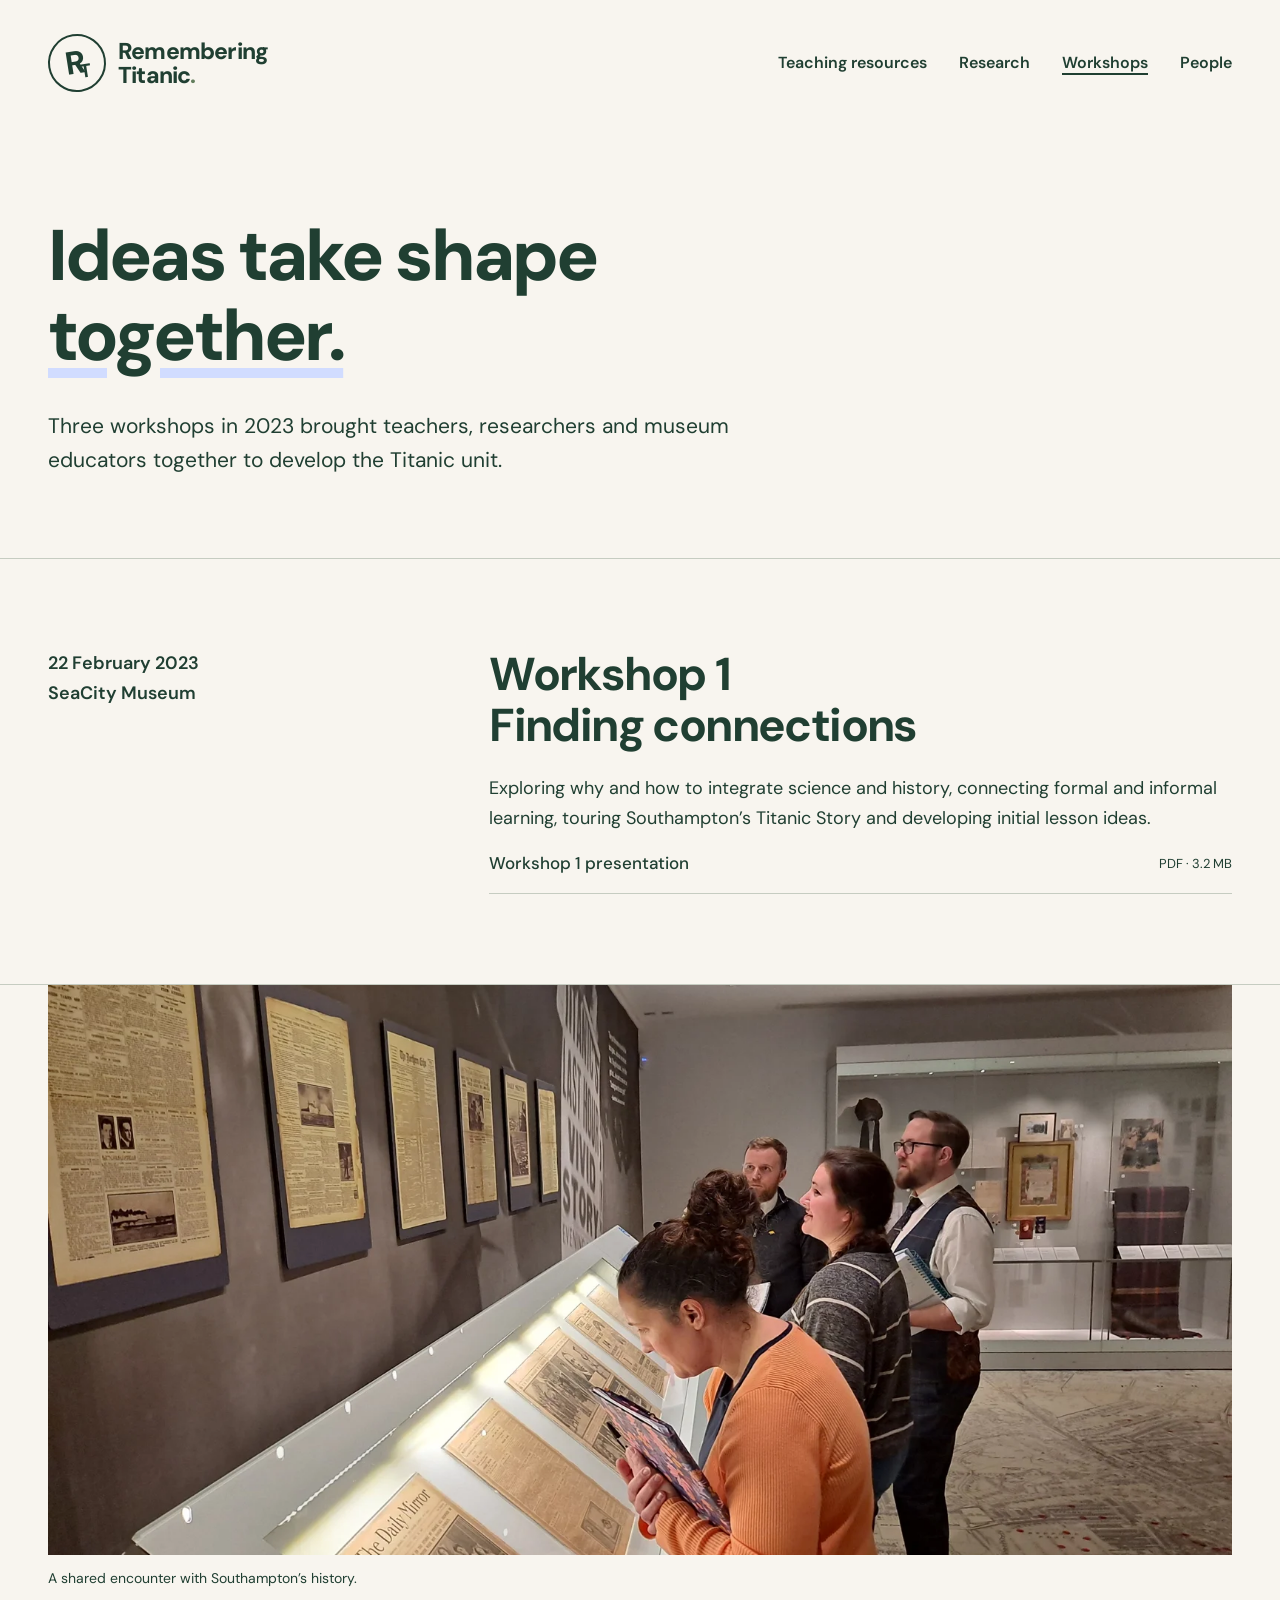
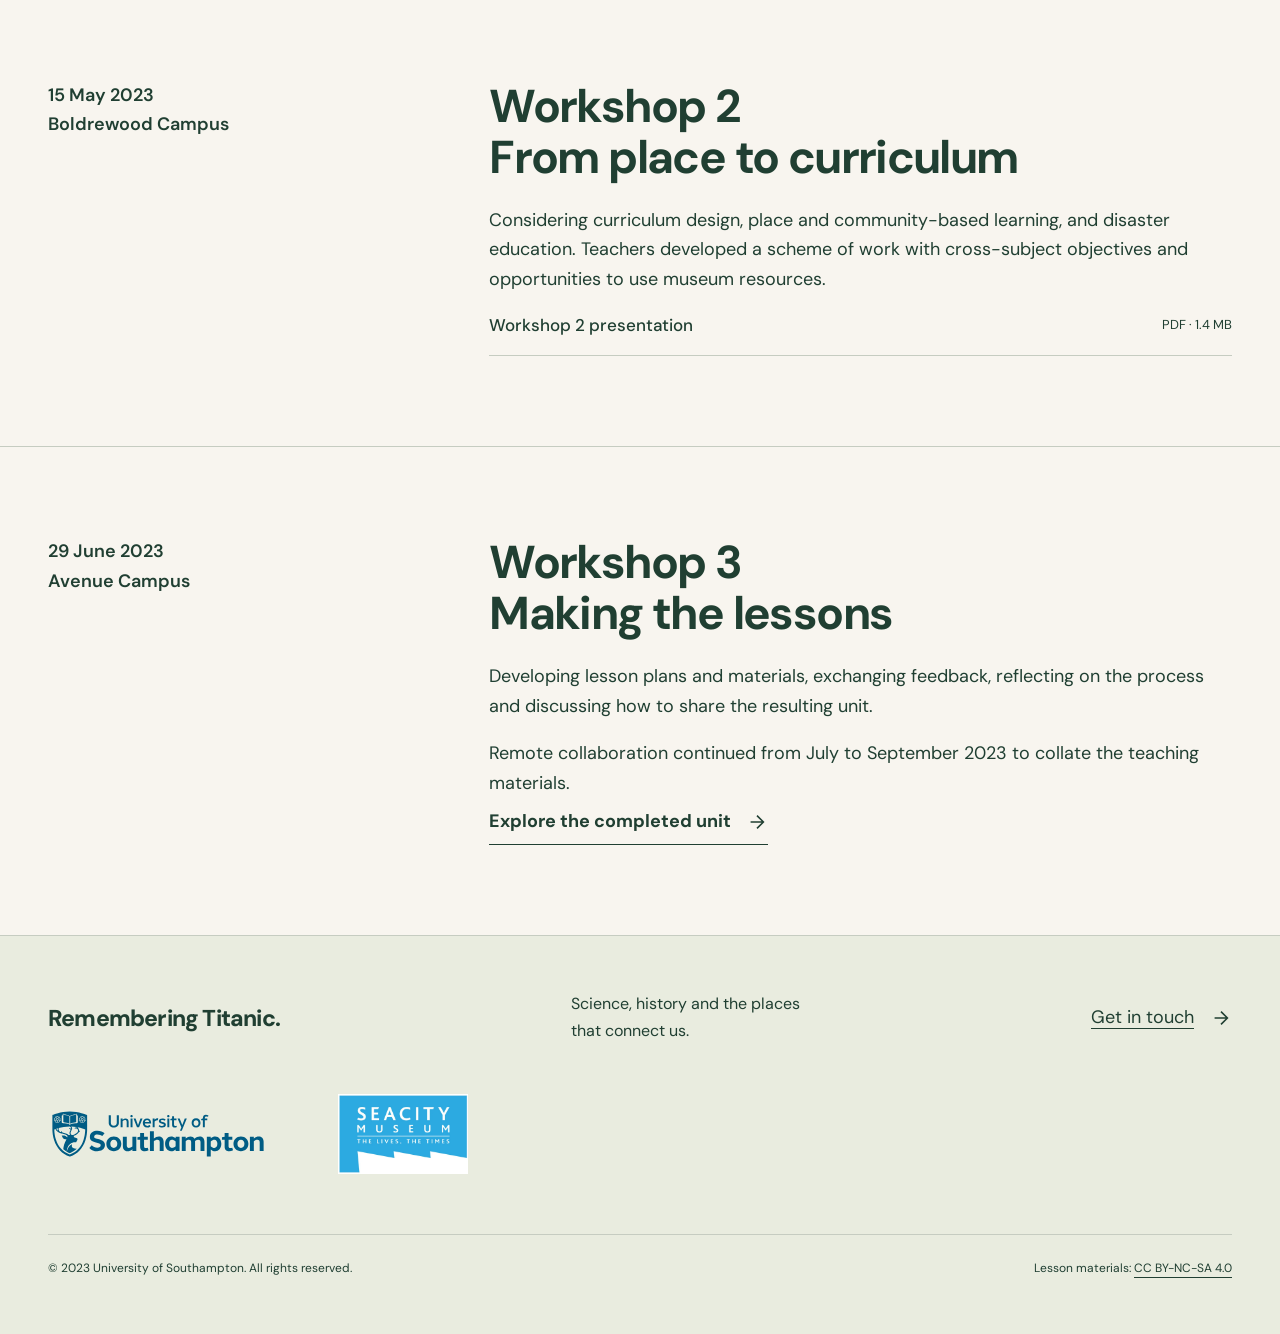
==== docs/cpd/index.html @ 73ef5147 "Migrate Remembering Titanic with redesigned teaching and research pages" ====
<!doctype html><html lang="en-GB"><head><meta charset="utf-8"><meta name="viewport" content="width=device-width,initial-scale=1"><title>Professional development workshops | Remembering Titanic</title><meta name="description" content="Three collaborative workshops connecting science and history teachers, university researchers and SeaCity Museum."><meta name="theme-color" content="#203f32"><link rel="stylesheet" href="../assets/fonts.css"><link rel="stylesheet" href="../assets/style.css"><link rel="icon" href="../assets/favicon.svg" type="image/svg+xml"><script src="../assets/site.js" defer></script></head><body><a class="skip" href="#main">Skip to content</a><header class="header"><a class="brand" href="../"><span class="brand-mark" aria-hidden="true">R<span>T</span></span><span>Remembering<br>Titanic<span class="brand-dot">.</span></span></a><nav aria-label="Main navigation"><a href="../resources/">Teaching resources</a><a href="../research/">Research</a><a href="../cpd/" aria-current="page">Workshops</a><a href="../team/">People</a></nav></header><main id="main"><section class="page-heading"><h1>Ideas take shape<br><span class="underline">together.</span></h1><p>Three workshops in 2023 brought teachers, researchers and museum educators together to develop the Titanic unit.</p></section><section class="section workshop"><div class="date">22 February 2023<br>SeaCity Museum</div><div><h2>Workshop 1<br>Finding connections</h2><p>Exploring why and how to integrate science and history, connecting formal and informal learning, touring Southampton’s Titanic Story and developing initial lesson ideas.</p><a class="download" href="../downloads/workshop-1-slides.pdf">Workshop 1 presentation <span>PDF · 3.2 MB</span></a></div></section><figure class="wide-photo"><img src="../assets/museum.webp" alt="Participants exploring historical exhibits at SeaCity Museum" loading="lazy" width="1600" height="900"><figcaption>A shared encounter with Southampton’s history.</figcaption></figure><section class="section workshop"><div class="date">15 May 2023<br>Boldrewood Campus</div><div><h2>Workshop 2<br>From place to curriculum</h2><p>Considering curriculum design, place and community-based learning, and disaster education. Teachers developed a scheme of work with cross-subject objectives and opportunities to use museum resources.</p><a class="download" href="../downloads/workshop-2-slides-copy.pdf">Workshop 2 presentation <span>PDF · 1.4 MB</span></a></div></section><section class="section workshop"><div class="date">29 June 2023<br>Avenue Campus</div><div><h2>Workshop 3<br>Making the lessons</h2><p>Developing lesson plans and materials, exchanging feedback, reflecting on the process and discussing how to share the resulting unit.</p><p>Remote collaboration continued from July to September 2023 to collate the teaching materials.</p><a class="text-link" href="../resources/">Explore the completed unit <svg aria-hidden="true" width="22" height="22" viewBox="0 0 24 24" fill="none" stroke="currentColor" stroke-width="1.7"><path d="M5 12h14M12 5l7 7-7 7"/></svg></a></div></section></main><footer><div class="footer-top"><a class="brand" href="../">Remembering Titanic.</a><p>Science, history and the places<br>that connect us.</p><a href="mailto:w.park@soton.ac.uk">Get in touch <svg aria-hidden="true" width="22" height="22" viewBox="0 0 24 24" fill="none" stroke="currentColor" stroke-width="1.7"><path d="M5 12h14M12 5l7 7-7 7"/></svg></a></div><div class="partners"><a href="https://www.southampton.ac.uk/"><img src="../assets/USH0149_LOGO-2021_RGB_Marine-Blue_Punched-AW.svg" alt="University of Southampton" width="220" height="65" loading="lazy"></a><a href="https://seacitymuseum.co.uk/"><img src="../assets/seacity-museum-vector-logo.webp" alt="SeaCity Museum" width="160" height="80" loading="lazy"></a></div><div class="fine"><span>© 2023 University of Southampton. All rights reserved.</span><span>Lesson materials: <a href="https://creativecommons.org/licenses/by-nc-sa/4.0/">CC BY-NC-SA 4.0</a></span></div></footer></body></html>
---- docs/assets/fonts.css ----
@font-face {
  font-family: 'DM Sans';
  font-style: normal;
  font-weight: 400;
  font-display: swap;
  src: url(dm-sans-0.ttf) format('truetype');
}
@font-face {
  font-family: 'DM Sans';
  font-style: normal;
  font-weight: 500;
  font-display: swap;
  src: url(dm-sans-1.ttf) format('truetype');
}
@font-face {
  font-family: 'DM Sans';
  font-style: normal;
  font-weight: 600;
  font-display: swap;
  src: url(dm-sans-2.ttf) format('truetype');
}
@font-face {
  font-family: 'DM Sans';
  font-style: normal;
  font-weight: 700;
  font-display: swap;
  src: url(dm-sans-3.ttf) format('truetype');
}
@font-face {
  font-family: 'DM Sans';
  font-style: normal;
  font-weight: 800;
  font-display: swap;
  src: url(dm-sans-4.ttf) format('truetype');
}
---- docs/assets/style.css ----
﻿:root{--paper:#f8f5ef;--ink:#203f32;--muted:#516457;--blue:#d1dcff;--lime:#ebf788;--line:#c6ccc1;--space:90px}*{box-sizing:border-box}html{scroll-behavior:smooth;scrollbar-color:var(--ink) var(--paper)}body{margin:0;background:var(--paper);color:var(--ink);font-family:'DM Sans',sans-serif;font-size:18px;line-height:1.65}::selection{background:var(--lime);color:var(--ink)}a{color:inherit;text-underline-offset:5px}a:hover{text-decoration-thickness:2px}button,a,summary{-webkit-tap-highlight-color:transparent}a:focus-visible,button:focus-visible,summary:focus-visible{outline:3px solid var(--ink);outline-offset:6px}img{max-width:100%;object-fit:cover}h1,h2,h3,p,figure{margin:0}p+p{margin-top:18px}p{max-width:70ch}h1,h2,h3{line-height:1.12;letter-spacing:-.035em;text-wrap:balance}h1{font-size:clamp(46px,6.6vw,92px);font-weight:800;letter-spacing:-.04em}h2{font-size:clamp(32px,3.6vw,48px);font-weight:700}h3{font-size:28px}h2+p,h3+p{margin-top:22px}svg{flex-shrink:0;vertical-align:middle}.header{max-width:1400px;margin:auto;padding:34px 48px;display:flex;align-items:center;justify-content:space-between;gap:30px}.brand{font-size:23px;font-weight:800;line-height:1.05;text-decoration:none;display:flex;align-items:center;gap:12px;letter-spacing:-.035em}.brand-dot{color:#637e5d}.brand-mark{display:flex;align-items:center;justify-content:center;font-size:32px;border:2px solid;border-radius:50%;width:58px;height:58px;transform:rotate(-9deg)}.brand-mark span{font-size:19px;align-self:flex-end;margin-bottom:8px;margin-left:-6px}.header nav{display:flex;gap:32px;font-weight:600;font-size:16px}.header nav a{text-decoration:none;padding:10px 0}.header nav a:hover,.header nav a[aria-current]{text-decoration:underline;text-decoration-color:var(--ink);text-decoration-thickness:2px}.hero{padding:90px 28px 50px;text-align:center;max-width:1250px;margin:auto}.hero h1{line-height:1.06}.hero p{margin:38px auto 0;max-width:660px;font-size:20px}.circled{position:relative;display:inline-block;z-index:0}.circled:before{content:'';position:absolute;inset:0 -20px -6px;border:7px solid var(--blue);border-radius:50%;transform:rotate(-3deg);z-index:-1}.hero-actions{display:flex;gap:16px;align-items:center;justify-content:center;flex-wrap:wrap;margin-top:32px}.button{display:inline-flex;align-items:center;justify-content:center;gap:20px;padding:17px 26px;border-radius:100px;background:var(--ink);color:var(--paper);font-size:16px;font-weight:700;text-decoration:none;border:2px solid var(--ink);min-height:58px;transition:background .2s}.button:hover{background:#355746}.button.secondary{background:var(--blue);color:var(--ink);border-color:var(--blue)}.button.secondary:hover{background:#bdcbf4;border-color:#bdcbf4}.hero-note{font-size:14px;margin:44px auto 0;color:var(--muted)}.photo-band{border-top:12px solid var(--ink);max-width:1400px;margin:22px auto 0;display:grid;grid-template-columns:1.4fr 1fr;background:var(--blue)}.photo-band figure{position:relative;min-width:0}.photo-band img{width:100%;height:450px;display:block}.photo-band figcaption{position:absolute;bottom:0;background:var(--paper);padding:10px 20px;font-size:12px}.photo-caption{padding:50px;display:flex;flex-direction:column;justify-content:center}.photo-caption>span{font-size:clamp(32px,4vw,54px);font-weight:800;line-height:1.08;letter-spacing:-.035em}.photo-caption em{font-style:normal;background:var(--lime)}.photo-caption p{font-size:16px;margin-top:28px;max-width:33ch}.section{max-width:1280px;margin:auto;padding:var(--space) 48px}.split-intro{display:grid;grid-template-columns:1fr 1.25fr;gap:80px}.lead{font-size:25px;line-height:1.45;font-weight:500}.pathways{max-width:1280px;margin:auto;display:grid;grid-template-columns:1fr 1fr;padding:0 48px}.pathways article{padding:50px;background:var(--blue)}.pathways article+article{background:var(--lime)}.pathways h2{font-size:48px}.pathways p{margin:26px 0;max-width:36ch}.text-link{display:inline-flex;align-items:center;gap:15px;font-weight:700;text-decoration:none;border-bottom:1px solid;padding:8px 0}.together{display:grid;grid-template-columns:1.1fr 1fr;gap:70px;align-items:center}.together img{width:100%;height:400px}.together .text-link{margin-top:25px}footer{background:#e9ecdf;padding:55px max(30px,calc((100vw - 1184px)/2));}.footer-top{display:flex;align-items:center;justify-content:space-between;gap:35px}.footer-top p{font-size:16px}.footer-top>a:last-child{display:flex;gap:16px;align-items:center}.partners{display:flex;gap:55px;align-items:center;margin:50px 0}.partners img{object-fit:contain}.fine{border-top:1px solid var(--line);padding-top:24px;display:flex;justify-content:space-between;gap:24px;font-size:12px}.page-heading{padding:90px 48px 80px;max-width:1280px;margin:auto;border-bottom:1px solid var(--line)}.page-heading h1{font-size:clamp(44px,5.6vw,78px)}.page-heading p{margin-top:32px;max-width:750px;font-size:21px}.underline{text-decoration:underline;text-decoration-color:var(--blue);text-decoration-thickness:10px;text-underline-offset:8px}.resource-start{display:grid;grid-template-columns:1.5fr 1fr;gap:65px;align-items:center}.resource-start h2{font-size:34px}.resource-start .button{justify-self:end}.download{display:flex;justify-content:space-between;align-items:center;gap:25px;padding:16px 0;border-bottom:1px solid var(--line);text-decoration:none;font-weight:500;font-size:17px}.download span{font-size:13px;font-weight:400;white-space:nowrap}.download:hover{text-decoration:underline}.filter-bar{display:flex;justify-content:space-between;align-items:center;padding-bottom:28px;gap:20px}.filter-bar[hidden],[hidden]{display:none!important}.filter-bar div{display:flex;gap:8px}button{font:inherit;font-size:15px;border:1px solid var(--ink);background:transparent;color:var(--ink);border-radius:30px;padding:10px 21px;cursor:pointer}button[aria-pressed=true],button:hover{background:var(--ink);color:var(--paper)}.lessons{padding-top:0}.lesson{display:grid;grid-template-columns:100px 1fr;gap:32px;border-top:1px solid var(--line);padding:42px 0}.lesson-id{font-size:60px;line-height:1.1;letter-spacing:-.04em;font-weight:600;color:#577258}.meta{font-size:14px;color:var(--muted);margin-bottom:12px}.lesson h2{font-size:32px;max-width:34ch}.lesson p{margin-top:16px;max-width:70ch}.lesson details{margin-top:22px;max-width:780px}.lesson summary{cursor:pointer;font-size:16px;font-weight:700;padding:12px 0}.lesson summary>span{font-size:13px;font-weight:400;margin-left:16px}.downloads{padding:0 20px 15px;background:#eef0e6}.licensing{background:#e9ecdf;max-width:none;padding-left:max(48px,calc((100vw - 1184px)/2));padding-right:max(48px,calc((100vw - 1184px)/2))}.licensing p{font-size:16px}.publications{padding-top:0}.publications>h2{margin-bottom:40px}.publications article{border-top:1px solid var(--line);padding:34px 0}.publications h3{max-width:900px;font-size:29px;line-height:1.3}.publications h3 a{text-decoration:none}.publications h3 a:hover{text-decoration:underline}.publications article p{font-size:16px;margin-top:16px}.research-notes{display:grid;grid-template-columns:1fr 1fr;gap:70px;background:var(--blue)}.research-notes>div+div{align-self:center}.research-notes p{font-size:17px}.workshop{display:grid;grid-template-columns:1fr 2fr;gap:70px;border-bottom:1px solid var(--line)}.date{font-weight:600}.wide-photo{max-width:1184px;margin:auto}.wide-photo img{width:100%;max-height:570px;display:block}.wide-photo figcaption{font-size:14px;margin-top:12px}.people-grid{display:grid;grid-template-columns:1fr 1fr;gap:40px;margin-top:40px}.people-grid article{border-top:1px solid var(--line);padding-top:25px}.people-grid h3{font-size:26px}.people-grid p{margin-top:12px}.skip{position:absolute;left:20px;top:-100px;padding:14px;background:var(--lime);z-index:10}.skip:focus{top:10px}.sr-only{position:absolute;width:1px;height:1px;padding:0;margin:-1px;overflow:hidden;clip:rect(0,0,0,0);white-space:nowrap;border:0}
@media(max-width:900px){.header{padding:26px;align-items:flex-start}.header nav{gap:16px;flex-wrap:wrap;justify-content:flex-end;max-width:360px}.hero{padding-top:60px}.photo-caption{padding:30px}.photo-band img{height:370px}.split-intro,.together,.resource-start,.workshop{gap:35px}.pathways article{padding:30px}.pathways h2{font-size:38px}.footer-top{flex-wrap:wrap}.research-notes{gap:40px}.section,.page-heading{padding-left:28px;padding-right:28px}.pathways{padding:0 28px}}
@media(max-width:600px){:root{--space:48px}body{font-size:17px}.header{display:block;padding:24px 22px 0}.brand{font-size:21px}.brand-mark{width:48px;height:48px;font-size:28px}.header nav{justify-content:flex-start;max-width:none;gap:12px 22px;font-size:14px;margin-top:24px;border-top:1px solid var(--line);padding-top:10px}.hero{padding:50px 22px 24px}.hero h1{font-size:clamp(39px,9.6vw,57px)}.circled:before{border-width:4px;inset:0 -9px -3px}.hero p{font-size:18px;margin-top:28px}.hero-actions{gap:12px}.hero-actions .button{width:100%}.hero-note{margin-top:28px;font-size:12px}.button{font-size:15px;min-height:54px;padding:13px 20px}.photo-band{grid-template-columns:1fr;margin-top:24px;border-top-width:8px}.photo-band img{height:270px}.photo-caption{padding:28px}.photo-caption>span{font-size:34px}.photo-caption>span br{display:block}.photo-caption p{max-width:40ch;margin-top:18px}.photo-band figcaption{font-size:10px}.section{padding:48px 22px}.split-intro,.together,.resource-start,.research-notes,.workshop{grid-template-columns:1fr;gap:28px}.lead{font-size:23px}.pathways{grid-template-columns:1fr;padding:0 22px}.pathways article{padding:32px 26px}.pathways h2{font-size:38px}.together img{height:260px}.page-heading{padding:50px 22px 40px}.page-heading h1{font-size:43px}.page-heading p{font-size:18px;margin-top:26px}.resource-start .button{justify-self:stretch}.download{font-size:15px;gap:12px}.download span{font-size:11px}.filter-bar{display:block}.filter-bar>span{display:block;margin-bottom:15px}.filter-bar div{gap:6px}button{padding:9px 15px;font-size:14px}.lesson{grid-template-columns:40px 1fr;gap:16px;padding:30px 0}.lesson-id{font-size:38px}.lesson h2{font-size:26px}.lesson p{font-size:16px}.lesson .download{display:block}.lesson .download span{display:block;margin-top:5px}.lessons{padding-top:0}.publications{padding-top:0}.publications h3{font-size:25px}.wide-photo{margin:0 22px}.wide-photo img{height:270px}.people-grid{grid-template-columns:1fr;gap:28px}.fine{flex-direction:column;gap:14px}.footer-top{display:grid;gap:26px}.partners{gap:28px;flex-wrap:wrap;margin:35px 0}.partners img{max-width:170px}.underline{text-decoration-thickness:6px}.photo-caption em{display:inline-block}.research-notes{padding:40px 22px}}
@media(prefers-reduced-motion:reduce){html{scroll-behavior:auto}*{transition:none!important}}
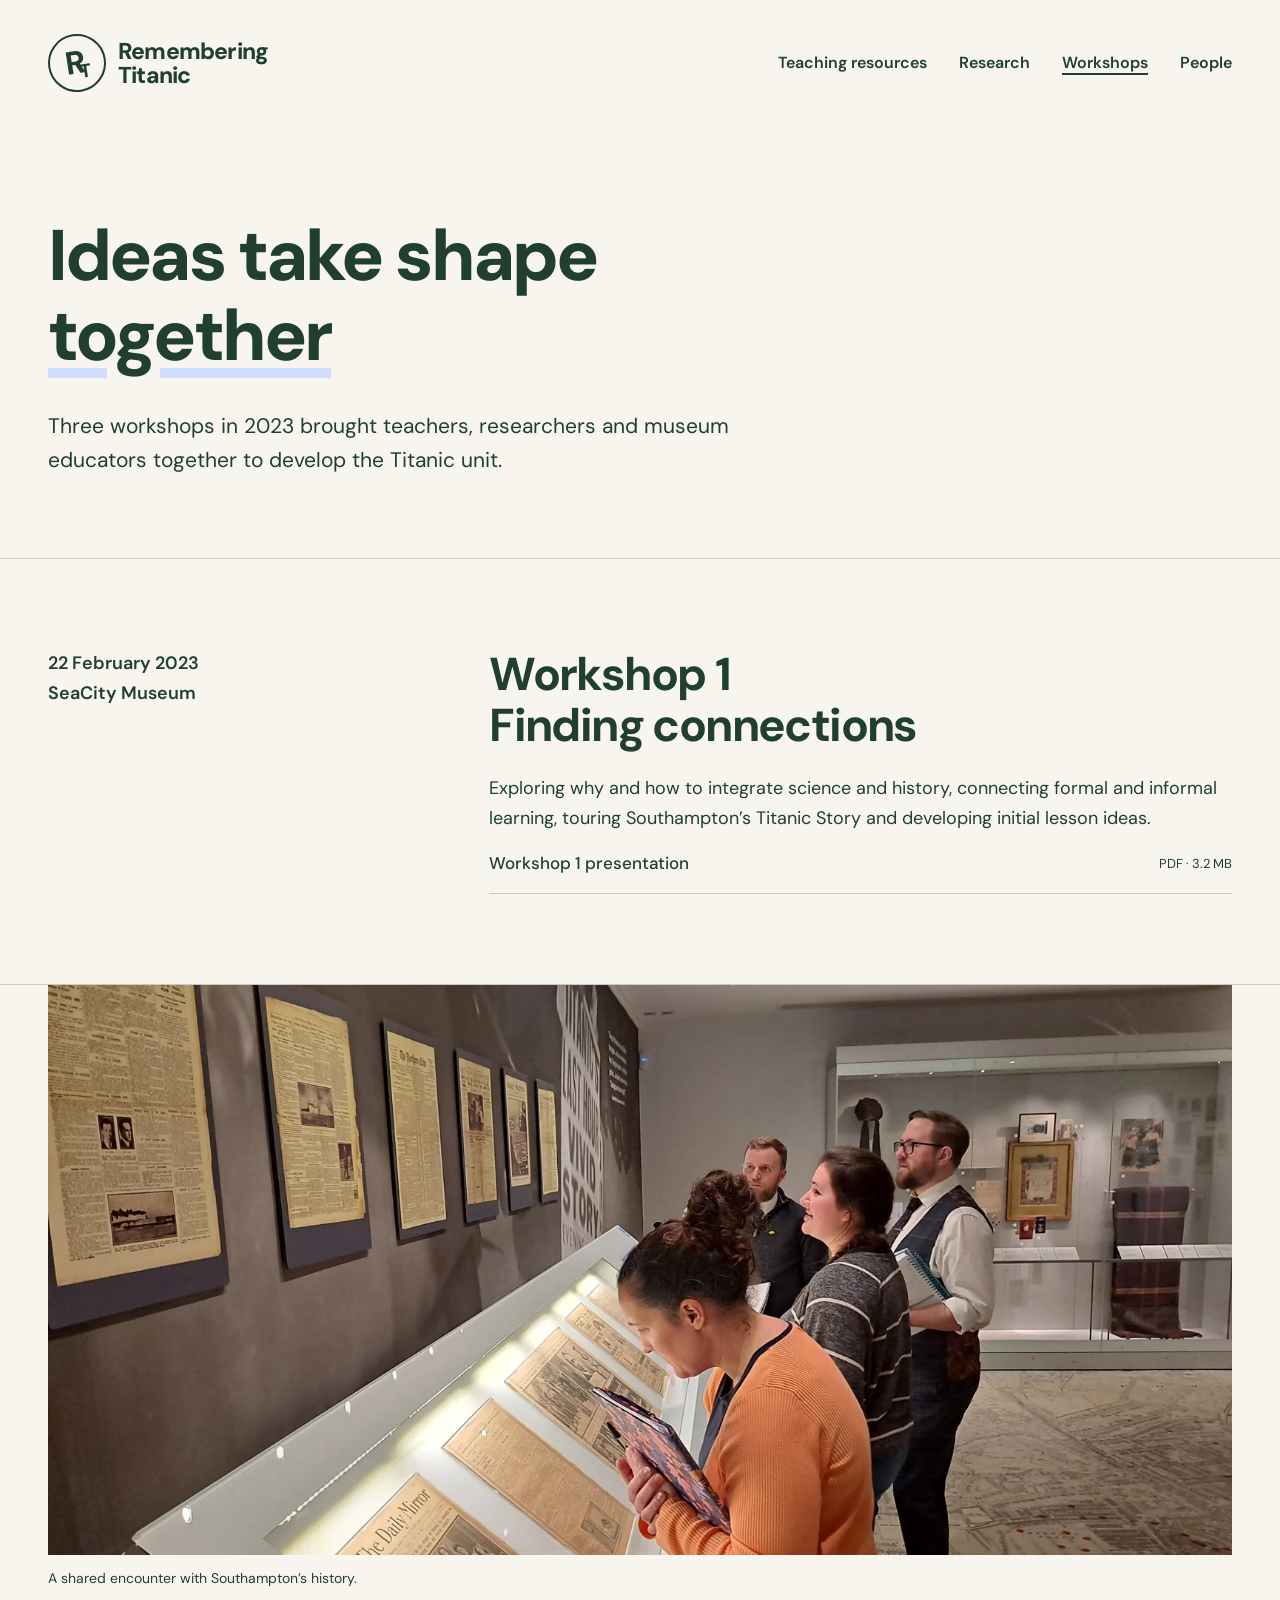
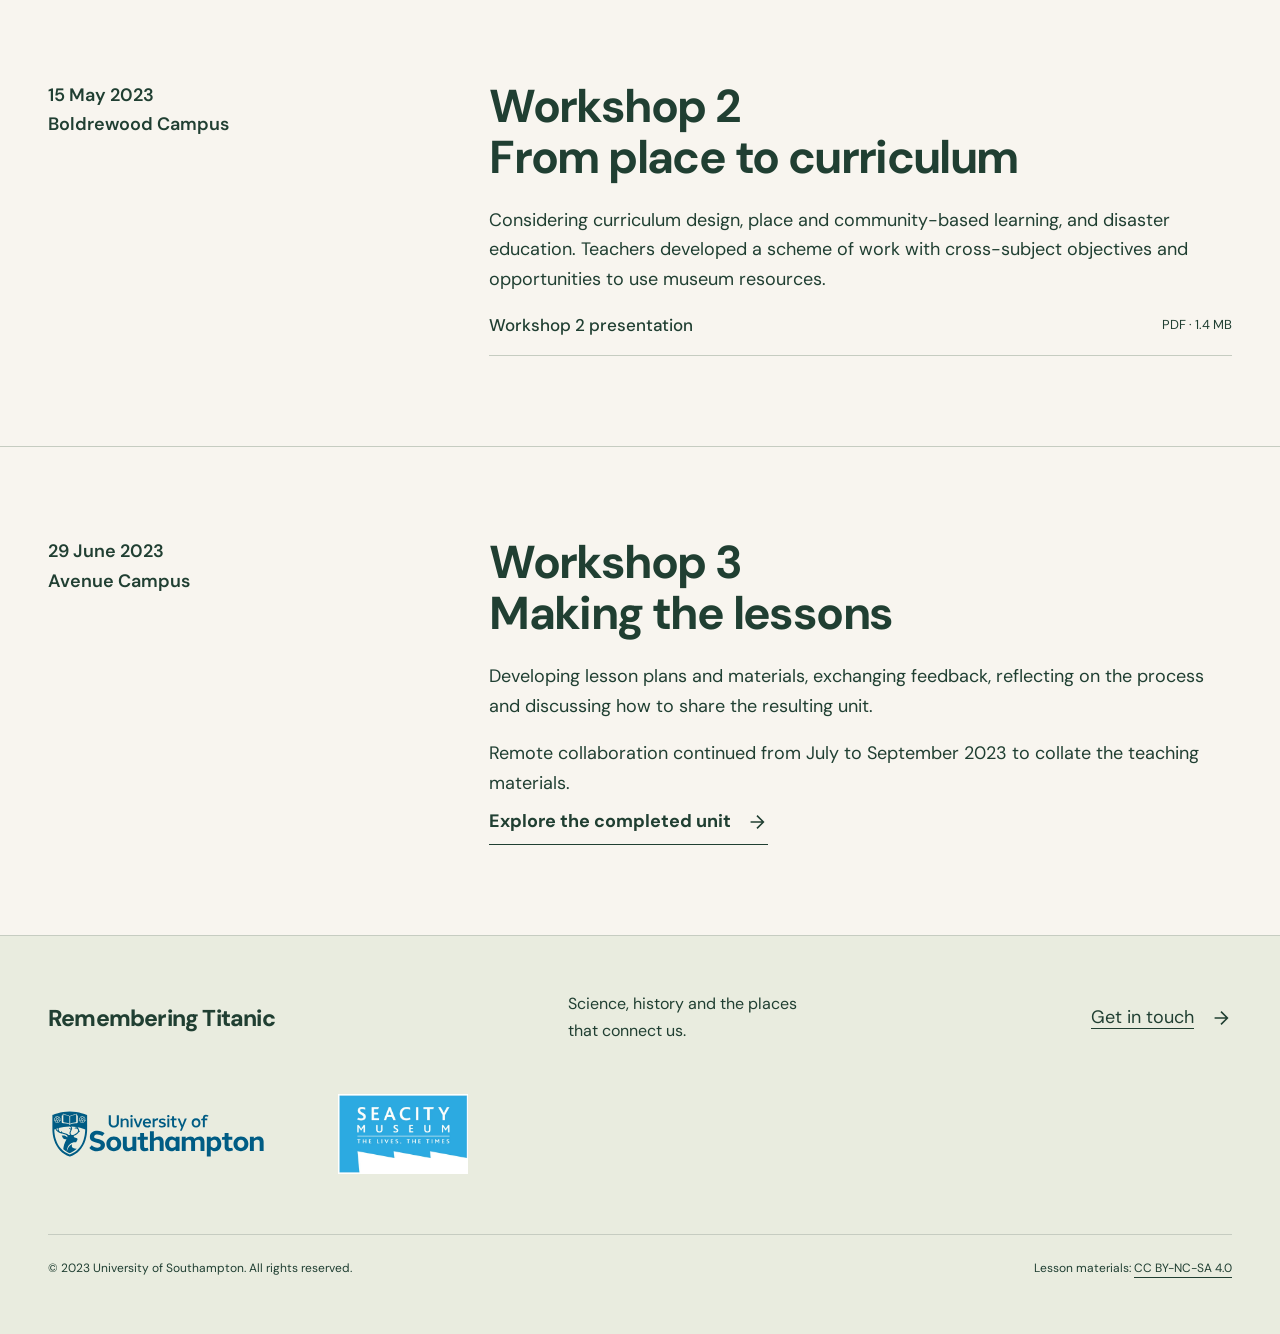
==== commit b24ac361: "Remove decorative full stops from headings and logo" ====
--- a/docs/cpd/index.html
+++ b/docs/cpd/index.html
@@ -1 +1 @@
-<!doctype html><html lang="en-GB"><head><meta charset="utf-8"><meta name="viewport" content="width=device-width,initial-scale=1"><title>Professional development workshops | Remembering Titanic</title><meta name="description" content="Three collaborative workshops connecting science and history teachers, university researchers and SeaCity Museum."><meta name="theme-color" content="#203f32"><link rel="stylesheet" href="../assets/fonts.css"><link rel="stylesheet" href="../assets/style.css"><link rel="icon" href="../assets/favicon.svg" type="image/svg+xml"><script src="../assets/site.js" defer></script></head><body><a class="skip" href="#main">Skip to content</a><header class="header"><a class="brand" href="../"><span class="brand-mark" aria-hidden="true">R<span>T</span></span><span>Remembering<br>Titanic<span class="brand-dot">.</span></span></a><nav aria-label="Main navigation"><a href="../resources/">Teaching resources</a><a href="../research/">Research</a><a href="../cpd/" aria-current="page">Workshops</a><a href="../team/">People</a></nav></header><main id="main"><section class="page-heading"><h1>Ideas take shape<br><span class="underline">together.</span></h1><p>Three workshops in 2023 brought teachers, researchers and museum educators together to develop the Titanic unit.</p></section><section class="section workshop"><div class="date">22 February 2023<br>SeaCity Museum</div><div><h2>Workshop 1<br>Finding connections</h2><p>Exploring why and how to integrate science and history, connecting formal and informal learning, touring Southampton’s Titanic Story and developing initial lesson ideas.</p><a class="download" href="../downloads/workshop-1-slides.pdf">Workshop 1 presentation <span>PDF · 3.2 MB</span></a></div></section><figure class="wide-photo"><img src="../assets/museum.webp" alt="Participants exploring historical exhibits at SeaCity Museum" loading="lazy" width="1600" height="900"><figcaption>A shared encounter with Southampton’s history.</figcaption></figure><section class="section workshop"><div class="date">15 May 2023<br>Boldrewood Campus</div><div><h2>Workshop 2<br>From place to curriculum</h2><p>Considering curriculum design, place and community-based learning, and disaster education. Teachers developed a scheme of work with cross-subject objectives and opportunities to use museum resources.</p><a class="download" href="../downloads/workshop-2-slides-copy.pdf">Workshop 2 presentation <span>PDF · 1.4 MB</span></a></div></section><section class="section workshop"><div class="date">29 June 2023<br>Avenue Campus</div><div><h2>Workshop 3<br>Making the lessons</h2><p>Developing lesson plans and materials, exchanging feedback, reflecting on the process and discussing how to share the resulting unit.</p><p>Remote collaboration continued from July to September 2023 to collate the teaching materials.</p><a class="text-link" href="../resources/">Explore the completed unit <svg aria-hidden="true" width="22" height="22" viewBox="0 0 24 24" fill="none" stroke="currentColor" stroke-width="1.7"><path d="M5 12h14M12 5l7 7-7 7"/></svg></a></div></section></main><footer><div class="footer-top"><a class="brand" href="../">Remembering Titanic.</a><p>Science, history and the places<br>that connect us.</p><a href="mailto:w.park@soton.ac.uk">Get in touch <svg aria-hidden="true" width="22" height="22" viewBox="0 0 24 24" fill="none" stroke="currentColor" stroke-width="1.7"><path d="M5 12h14M12 5l7 7-7 7"/></svg></a></div><div class="partners"><a href="https://www.southampton.ac.uk/"><img src="../assets/USH0149_LOGO-2021_RGB_Marine-Blue_Punched-AW.svg" alt="University of Southampton" width="220" height="65" loading="lazy"></a><a href="https://seacitymuseum.co.uk/"><img src="../assets/seacity-museum-vector-logo.webp" alt="SeaCity Museum" width="160" height="80" loading="lazy"></a></div><div class="fine"><span>© 2023 University of Southampton. All rights reserved.</span><span>Lesson materials: <a href="https://creativecommons.org/licenses/by-nc-sa/4.0/">CC BY-NC-SA 4.0</a></span></div></footer></body></html>+<!doctype html><html lang="en-GB"><head><meta charset="utf-8"><meta name="viewport" content="width=device-width,initial-scale=1"><title>Professional development workshops | Remembering Titanic</title><meta name="description" content="Three collaborative workshops connecting science and history teachers, university researchers and SeaCity Museum."><meta name="theme-color" content="#203f32"><link rel="stylesheet" href="../assets/fonts.css"><link rel="stylesheet" href="../assets/style.css"><link rel="icon" href="../assets/favicon.svg" type="image/svg+xml"><script src="../assets/site.js" defer></script></head><body><a class="skip" href="#main">Skip to content</a><header class="header"><a class="brand" href="../"><span class="brand-mark" aria-hidden="true">R<span>T</span></span><span>Remembering<br>Titanic</span></a><nav aria-label="Main navigation"><a href="../resources/">Teaching resources</a><a href="../research/">Research</a><a href="../cpd/" aria-current="page">Workshops</a><a href="../team/">People</a></nav></header><main id="main"><section class="page-heading"><h1>Ideas take shape<br><span class="underline">together</span></h1><p>Three workshops in 2023 brought teachers, researchers and museum educators together to develop the Titanic unit.</p></section><section class="section workshop"><div class="date">22 February 2023<br>SeaCity Museum</div><div><h2>Workshop 1<br>Finding connections</h2><p>Exploring why and how to integrate science and history, connecting formal and informal learning, touring Southampton’s Titanic Story and developing initial lesson ideas.</p><a class="download" href="../downloads/workshop-1-slides.pdf">Workshop 1 presentation <span>PDF · 3.2 MB</span></a></div></section><figure class="wide-photo"><img src="../assets/museum.webp" alt="Participants exploring historical exhibits at SeaCity Museum" loading="lazy" width="1600" height="900"><figcaption>A shared encounter with Southampton’s history.</figcaption></figure><section class="section workshop"><div class="date">15 May 2023<br>Boldrewood Campus</div><div><h2>Workshop 2<br>From place to curriculum</h2><p>Considering curriculum design, place and community-based learning, and disaster education. Teachers developed a scheme of work with cross-subject objectives and opportunities to use museum resources.</p><a class="download" href="../downloads/workshop-2-slides-copy.pdf">Workshop 2 presentation <span>PDF · 1.4 MB</span></a></div></section><section class="section workshop"><div class="date">29 June 2023<br>Avenue Campus</div><div><h2>Workshop 3<br>Making the lessons</h2><p>Developing lesson plans and materials, exchanging feedback, reflecting on the process and discussing how to share the resulting unit.</p><p>Remote collaboration continued from July to September 2023 to collate the teaching materials.</p><a class="text-link" href="../resources/">Explore the completed unit <svg aria-hidden="true" width="22" height="22" viewBox="0 0 24 24" fill="none" stroke="currentColor" stroke-width="1.7"><path d="M5 12h14M12 5l7 7-7 7"/></svg></a></div></section></main><footer><div class="footer-top"><a class="brand" href="../">Remembering Titanic</a><p>Science, history and the places<br>that connect us.</p><a href="mailto:w.park@soton.ac.uk">Get in touch <svg aria-hidden="true" width="22" height="22" viewBox="0 0 24 24" fill="none" stroke="currentColor" stroke-width="1.7"><path d="M5 12h14M12 5l7 7-7 7"/></svg></a></div><div class="partners"><a href="https://www.southampton.ac.uk/"><img src="../assets/USH0149_LOGO-2021_RGB_Marine-Blue_Punched-AW.svg" alt="University of Southampton" width="220" height="65" loading="lazy"></a><a href="https://seacitymuseum.co.uk/"><img src="../assets/seacity-museum-vector-logo.webp" alt="SeaCity Museum" width="160" height="80" loading="lazy"></a></div><div class="fine"><span>© 2023 University of Southampton. All rights reserved.</span><span>Lesson materials: <a href="https://creativecommons.org/licenses/by-nc-sa/4.0/">CC BY-NC-SA 4.0</a></span></div></footer></body></html>
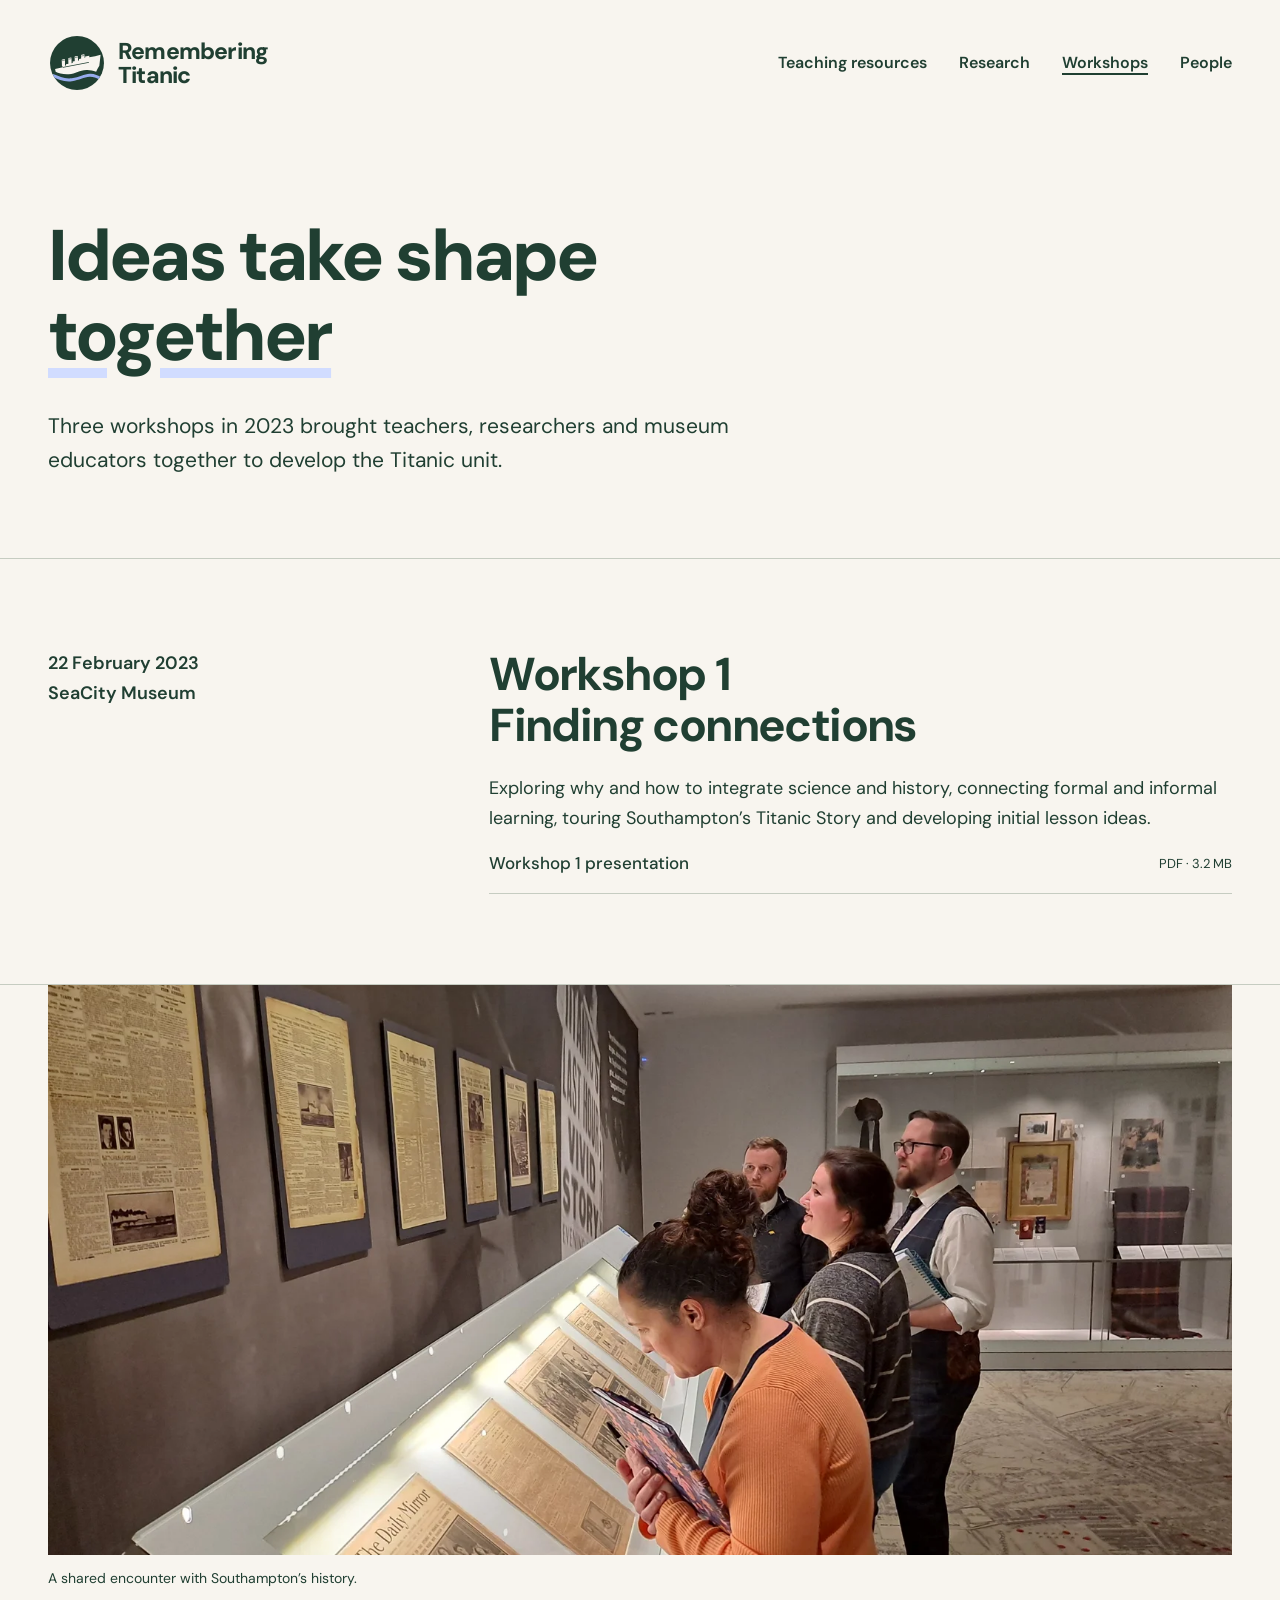
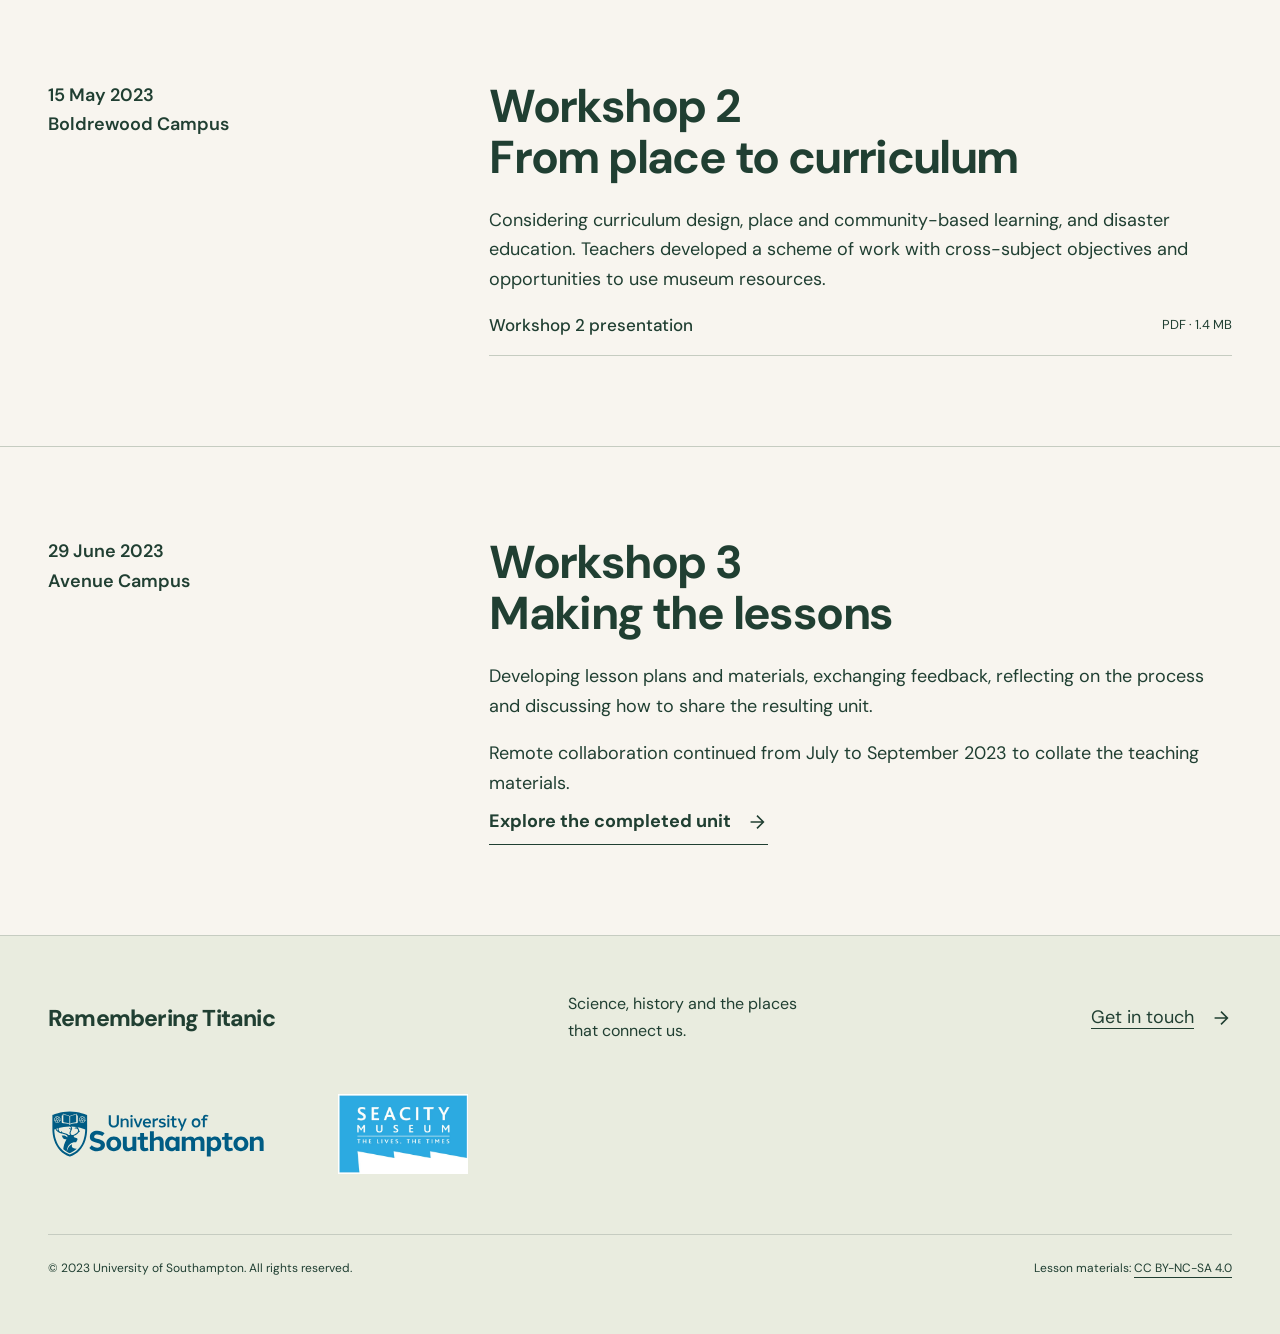
==== commit 01a34d0e: "Add team portraits, research findings and ship logo" ====
--- a/docs/cpd/index.html
+++ b/docs/cpd/index.html
@@ -1 +1 @@
-<!doctype html><html lang="en-GB"><head><meta charset="utf-8"><meta name="viewport" content="width=device-width,initial-scale=1"><title>Professional development workshops | Remembering Titanic</title><meta name="description" content="Three collaborative workshops connecting science and history teachers, university researchers and SeaCity Museum."><meta name="theme-color" content="#203f32"><link rel="stylesheet" href="../assets/fonts.css"><link rel="stylesheet" href="../assets/style.css"><link rel="icon" href="../assets/favicon.svg" type="image/svg+xml"><script src="../assets/site.js" defer></script></head><body><a class="skip" href="#main">Skip to content</a><header class="header"><a class="brand" href="../"><span class="brand-mark" aria-hidden="true">R<span>T</span></span><span>Remembering<br>Titanic</span></a><nav aria-label="Main navigation"><a href="../resources/">Teaching resources</a><a href="../research/">Research</a><a href="../cpd/" aria-current="page">Workshops</a><a href="../team/">People</a></nav></header><main id="main"><section class="page-heading"><h1>Ideas take shape<br><span class="underline">together</span></h1><p>Three workshops in 2023 brought teachers, researchers and museum educators together to develop the Titanic unit.</p></section><section class="section workshop"><div class="date">22 February 2023<br>SeaCity Museum</div><div><h2>Workshop 1<br>Finding connections</h2><p>Exploring why and how to integrate science and history, connecting formal and informal learning, touring Southampton’s Titanic Story and developing initial lesson ideas.</p><a class="download" href="../downloads/workshop-1-slides.pdf">Workshop 1 presentation <span>PDF · 3.2 MB</span></a></div></section><figure class="wide-photo"><img src="../assets/museum.webp" alt="Participants exploring historical exhibits at SeaCity Museum" loading="lazy" width="1600" height="900"><figcaption>A shared encounter with Southampton’s history.</figcaption></figure><section class="section workshop"><div class="date">15 May 2023<br>Boldrewood Campus</div><div><h2>Workshop 2<br>From place to curriculum</h2><p>Considering curriculum design, place and community-based learning, and disaster education. Teachers developed a scheme of work with cross-subject objectives and opportunities to use museum resources.</p><a class="download" href="../downloads/workshop-2-slides-copy.pdf">Workshop 2 presentation <span>PDF · 1.4 MB</span></a></div></section><section class="section workshop"><div class="date">29 June 2023<br>Avenue Campus</div><div><h2>Workshop 3<br>Making the lessons</h2><p>Developing lesson plans and materials, exchanging feedback, reflecting on the process and discussing how to share the resulting unit.</p><p>Remote collaboration continued from July to September 2023 to collate the teaching materials.</p><a class="text-link" href="../resources/">Explore the completed unit <svg aria-hidden="true" width="22" height="22" viewBox="0 0 24 24" fill="none" stroke="currentColor" stroke-width="1.7"><path d="M5 12h14M12 5l7 7-7 7"/></svg></a></div></section></main><footer><div class="footer-top"><a class="brand" href="../">Remembering Titanic</a><p>Science, history and the places<br>that connect us.</p><a href="mailto:w.park@soton.ac.uk">Get in touch <svg aria-hidden="true" width="22" height="22" viewBox="0 0 24 24" fill="none" stroke="currentColor" stroke-width="1.7"><path d="M5 12h14M12 5l7 7-7 7"/></svg></a></div><div class="partners"><a href="https://www.southampton.ac.uk/"><img src="../assets/USH0149_LOGO-2021_RGB_Marine-Blue_Punched-AW.svg" alt="University of Southampton" width="220" height="65" loading="lazy"></a><a href="https://seacitymuseum.co.uk/"><img src="../assets/seacity-museum-vector-logo.webp" alt="SeaCity Museum" width="160" height="80" loading="lazy"></a></div><div class="fine"><span>© 2023 University of Southampton. All rights reserved.</span><span>Lesson materials: <a href="https://creativecommons.org/licenses/by-nc-sa/4.0/">CC BY-NC-SA 4.0</a></span></div></footer></body></html>+<!doctype html><html lang="en-GB"><head><meta charset="utf-8"><meta name="viewport" content="width=device-width,initial-scale=1"><title>Professional development workshops | Remembering Titanic</title><meta name="description" content="Three collaborative workshops connecting science and history teachers, university researchers and SeaCity Museum."><meta name="theme-color" content="#203f32"><link rel="stylesheet" href="../assets/fonts.css"><link rel="stylesheet" href="../assets/style.css"><link rel="icon" href="../assets/favicon.svg" type="image/svg+xml"><script src="../assets/site.js" defer></script></head><body><a class="skip" href="#main">Skip to content</a><header class="header"><a class="brand" href="../"><img class="brand-logo" src="../assets/remembering-titanic-mark.svg" alt="" width="58" height="58"><span>Remembering<br>Titanic</span></a><nav aria-label="Main navigation"><a href="../resources/">Teaching resources</a><a href="../research/">Research</a><a href="../cpd/" aria-current="page">Workshops</a><a href="../team/">People</a></nav></header><main id="main"><section class="page-heading"><h1>Ideas take shape<br><span class="underline">together</span></h1><p>Three workshops in 2023 brought teachers, researchers and museum educators together to develop the Titanic unit.</p></section><section class="section workshop"><div class="date">22 February 2023<br>SeaCity Museum</div><div><h2>Workshop 1<br>Finding connections</h2><p>Exploring why and how to integrate science and history, connecting formal and informal learning, touring Southampton’s Titanic Story and developing initial lesson ideas.</p><a class="download" href="../downloads/workshop-1-slides.pdf">Workshop 1 presentation <span>PDF · 3.2 MB</span></a></div></section><figure class="wide-photo"><img src="../assets/museum.webp" alt="Participants exploring historical exhibits at SeaCity Museum" loading="lazy" width="1600" height="900"><figcaption>A shared encounter with Southampton’s history.</figcaption></figure><section class="section workshop"><div class="date">15 May 2023<br>Boldrewood Campus</div><div><h2>Workshop 2<br>From place to curriculum</h2><p>Considering curriculum design, place and community-based learning, and disaster education. Teachers developed a scheme of work with cross-subject objectives and opportunities to use museum resources.</p><a class="download" href="../downloads/workshop-2-slides-copy.pdf">Workshop 2 presentation <span>PDF · 1.4 MB</span></a></div></section><section class="section workshop"><div class="date">29 June 2023<br>Avenue Campus</div><div><h2>Workshop 3<br>Making the lessons</h2><p>Developing lesson plans and materials, exchanging feedback, reflecting on the process and discussing how to share the resulting unit.</p><p>Remote collaboration continued from July to September 2023 to collate the teaching materials.</p><a class="text-link" href="../resources/">Explore the completed unit <svg aria-hidden="true" width="22" height="22" viewBox="0 0 24 24" fill="none" stroke="currentColor" stroke-width="1.7"><path d="M5 12h14M12 5l7 7-7 7"/></svg></a></div></section></main><footer><div class="footer-top"><a class="brand" href="../">Remembering Titanic</a><p>Science, history and the places<br>that connect us.</p><a href="mailto:w.park@soton.ac.uk">Get in touch <svg aria-hidden="true" width="22" height="22" viewBox="0 0 24 24" fill="none" stroke="currentColor" stroke-width="1.7"><path d="M5 12h14M12 5l7 7-7 7"/></svg></a></div><div class="partners"><a href="https://www.southampton.ac.uk/"><img src="../assets/USH0149_LOGO-2021_RGB_Marine-Blue_Punched-AW.svg" alt="University of Southampton" width="220" height="65" loading="lazy"></a><a href="https://seacitymuseum.co.uk/"><img src="../assets/seacity-museum-vector-logo.webp" alt="SeaCity Museum" width="160" height="80" loading="lazy"></a></div><div class="fine"><span>© 2023 University of Southampton. All rights reserved.</span><span>Lesson materials: <a href="https://creativecommons.org/licenses/by-nc-sa/4.0/">CC BY-NC-SA 4.0</a></span></div></footer></body></html>
--- a/docs/assets/style.css
+++ b/docs/assets/style.css
@@ -2,3 +2,20 @@
 @media(max-width:900px){.header{padding:26px;align-items:flex-start}.header nav{gap:16px;flex-wrap:wrap;justify-content:flex-end;max-width:360px}.hero{padding-top:60px}.photo-caption{padding:30px}.photo-band img{height:370px}.split-intro,.together,.resource-start,.workshop{gap:35px}.pathways article{padding:30px}.pathways h2{font-size:38px}.footer-top{flex-wrap:wrap}.research-notes{gap:40px}.section,.page-heading{padding-left:28px;padding-right:28px}.pathways{padding:0 28px}}
 @media(max-width:600px){:root{--space:48px}body{font-size:17px}.header{display:block;padding:24px 22px 0}.brand{font-size:21px}.brand-mark{width:48px;height:48px;font-size:28px}.header nav{justify-content:flex-start;max-width:none;gap:12px 22px;font-size:14px;margin-top:24px;border-top:1px solid var(--line);padding-top:10px}.hero{padding:50px 22px 24px}.hero h1{font-size:clamp(39px,9.6vw,57px)}.circled:before{border-width:4px;inset:0 -9px -3px}.hero p{font-size:18px;margin-top:28px}.hero-actions{gap:12px}.hero-actions .button{width:100%}.hero-note{margin-top:28px;font-size:12px}.button{font-size:15px;min-height:54px;padding:13px 20px}.photo-band{grid-template-columns:1fr;margin-top:24px;border-top-width:8px}.photo-band img{height:270px}.photo-caption{padding:28px}.photo-caption>span{font-size:34px}.photo-caption>span br{display:block}.photo-caption p{max-width:40ch;margin-top:18px}.photo-band figcaption{font-size:10px}.section{padding:48px 22px}.split-intro,.together,.resource-start,.research-notes,.workshop{grid-template-columns:1fr;gap:28px}.lead{font-size:23px}.pathways{grid-template-columns:1fr;padding:0 22px}.pathways article{padding:32px 26px}.pathways h2{font-size:38px}.together img{height:260px}.page-heading{padding:50px 22px 40px}.page-heading h1{font-size:43px}.page-heading p{font-size:18px;margin-top:26px}.resource-start .button{justify-self:stretch}.download{font-size:15px;gap:12px}.download span{font-size:11px}.filter-bar{display:block}.filter-bar>span{display:block;margin-bottom:15px}.filter-bar div{gap:6px}button{padding:9px 15px;font-size:14px}.lesson{grid-template-columns:40px 1fr;gap:16px;padding:30px 0}.lesson-id{font-size:38px}.lesson h2{font-size:26px}.lesson p{font-size:16px}.lesson .download{display:block}.lesson .download span{display:block;margin-top:5px}.lessons{padding-top:0}.publications{padding-top:0}.publications h3{font-size:25px}.wide-photo{margin:0 22px}.wide-photo img{height:270px}.people-grid{grid-template-columns:1fr;gap:28px}.fine{flex-direction:column;gap:14px}.footer-top{display:grid;gap:26px}.partners{gap:28px;flex-wrap:wrap;margin:35px 0}.partners img{max-width:170px}.underline{text-decoration-thickness:6px}.photo-caption em{display:inline-block}.research-notes{padding:40px 22px}}
 @media(prefers-reduced-motion:reduce){html{scroll-behavior:auto}*{transition:none!important}}
+
+/* Project mark, portrait-led people page, and research findings */
+.brand-logo{width:58px;height:58px;display:block;object-fit:contain}
+.people-heading{display:flex;justify-content:space-between;align-items:end;gap:30px;margin-bottom:30px}
+.people-heading h2{margin:0}.people-heading p{max-width:36ch;font-size:16px;color:var(--muted)}
+.people-grid{grid-template-columns:repeat(4,minmax(0,1fr));gap:24px;margin-top:0}
+.people-grid article{border:0;padding:0}.people-grid article:nth-child(even){padding-top:38px}
+.people-grid img{display:block;width:100%;height:auto;aspect-ratio:4/5;object-fit:cover;object-position:center;border-radius:18px;background:var(--blue)}
+.people-grid h3{font-size:24px;margin-top:18px}.people-grid p{font-size:16px;margin-top:7px;color:var(--muted)}
+.findings-section{background:var(--blue);max-width:1184px;margin:70px auto;padding:55px}
+.findings-heading p{font-size:18px;margin-top:15px}
+.findings-grid{display:grid;grid-template-columns:repeat(3,minmax(0,1fr));gap:35px;margin-top:35px}
+.findings-grid article{border-top:2px solid var(--ink);padding-top:16px}
+.findings-grid h3{font-size:24px;line-height:1.25}.findings-grid p{font-size:16px;margin-top:14px}
+.findings-source{font-size:14px;margin-top:35px}
+@media(max-width:760px){.people-heading{display:block}.people-heading p{margin-top:12px}.people-grid{grid-template-columns:repeat(2,minmax(0,1fr));gap:25px 18px}.people-grid article:nth-child(even){padding-top:20px}.people-grid h3{font-size:20px}.people-grid p{font-size:14px}.findings-section{margin:45px 22px;padding:30px}.findings-grid{grid-template-columns:1fr;gap:26px}.brand-logo{width:48px;height:48px}}
+
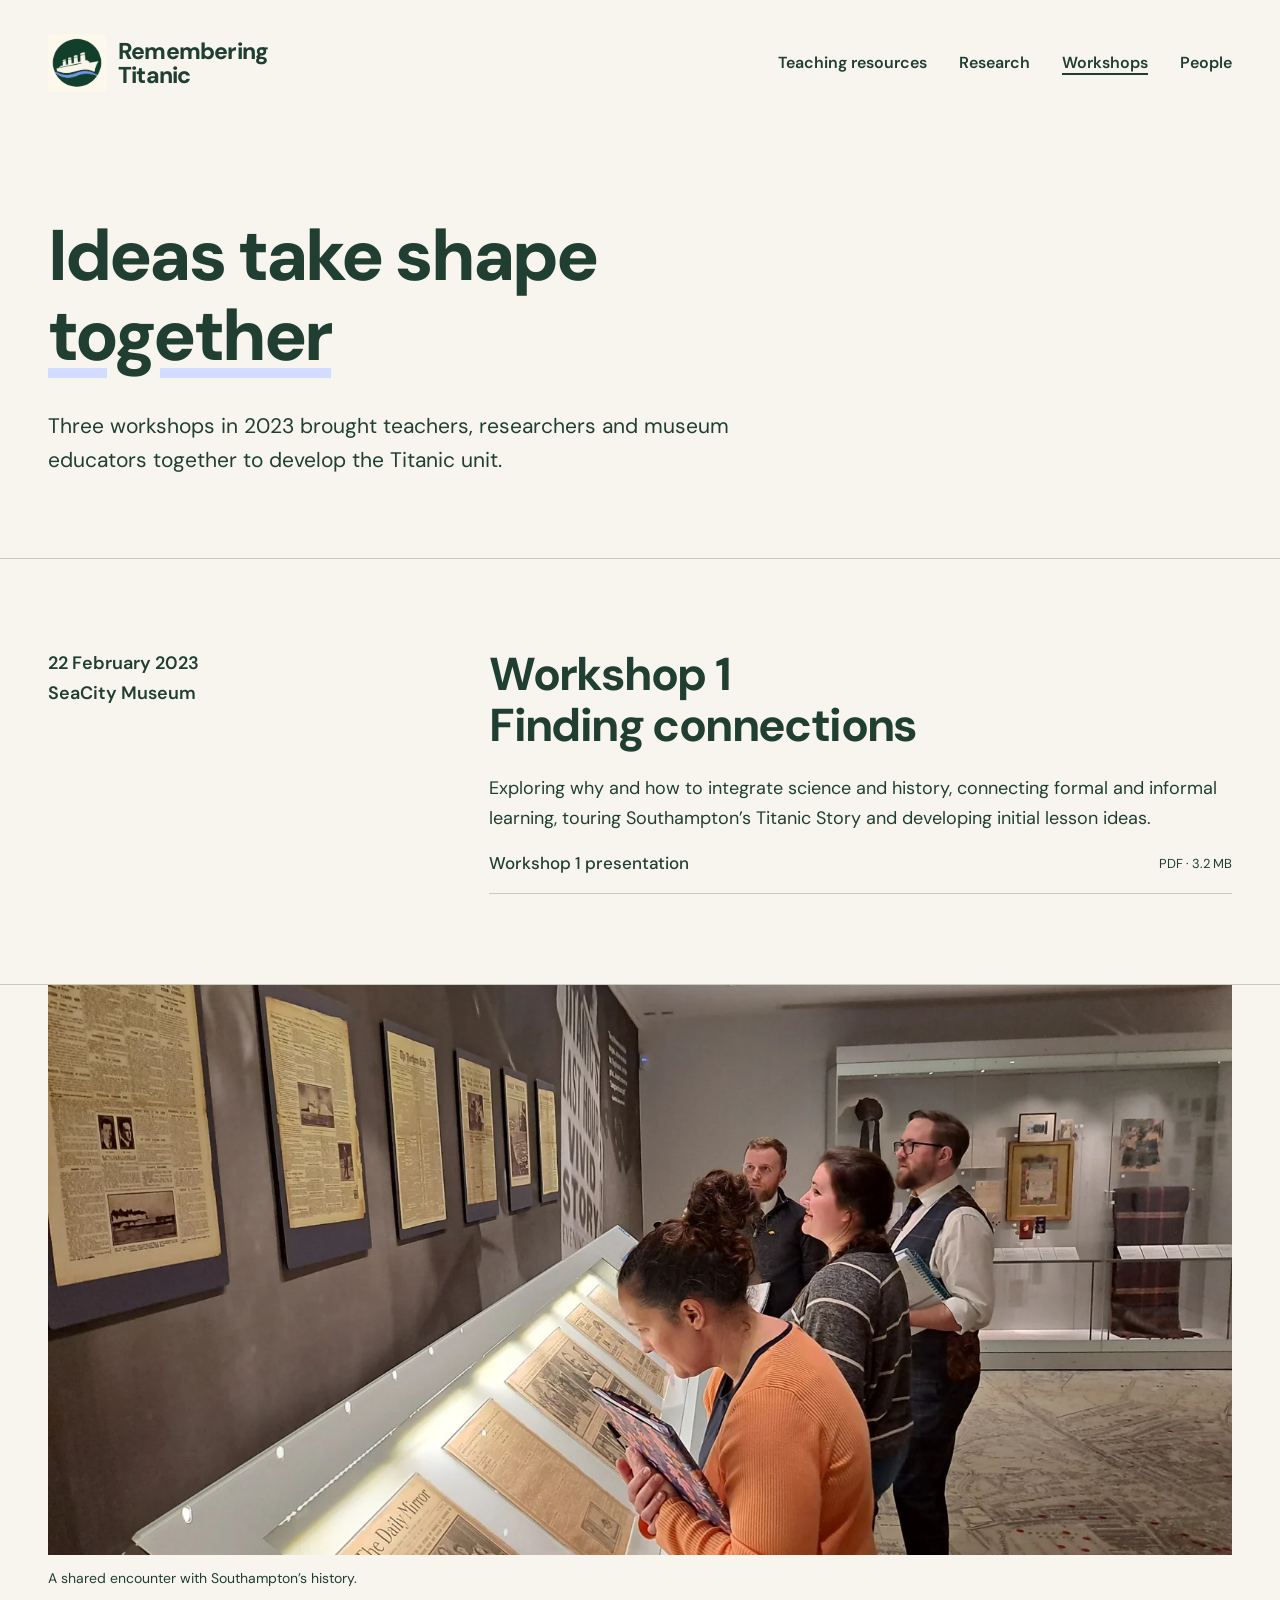
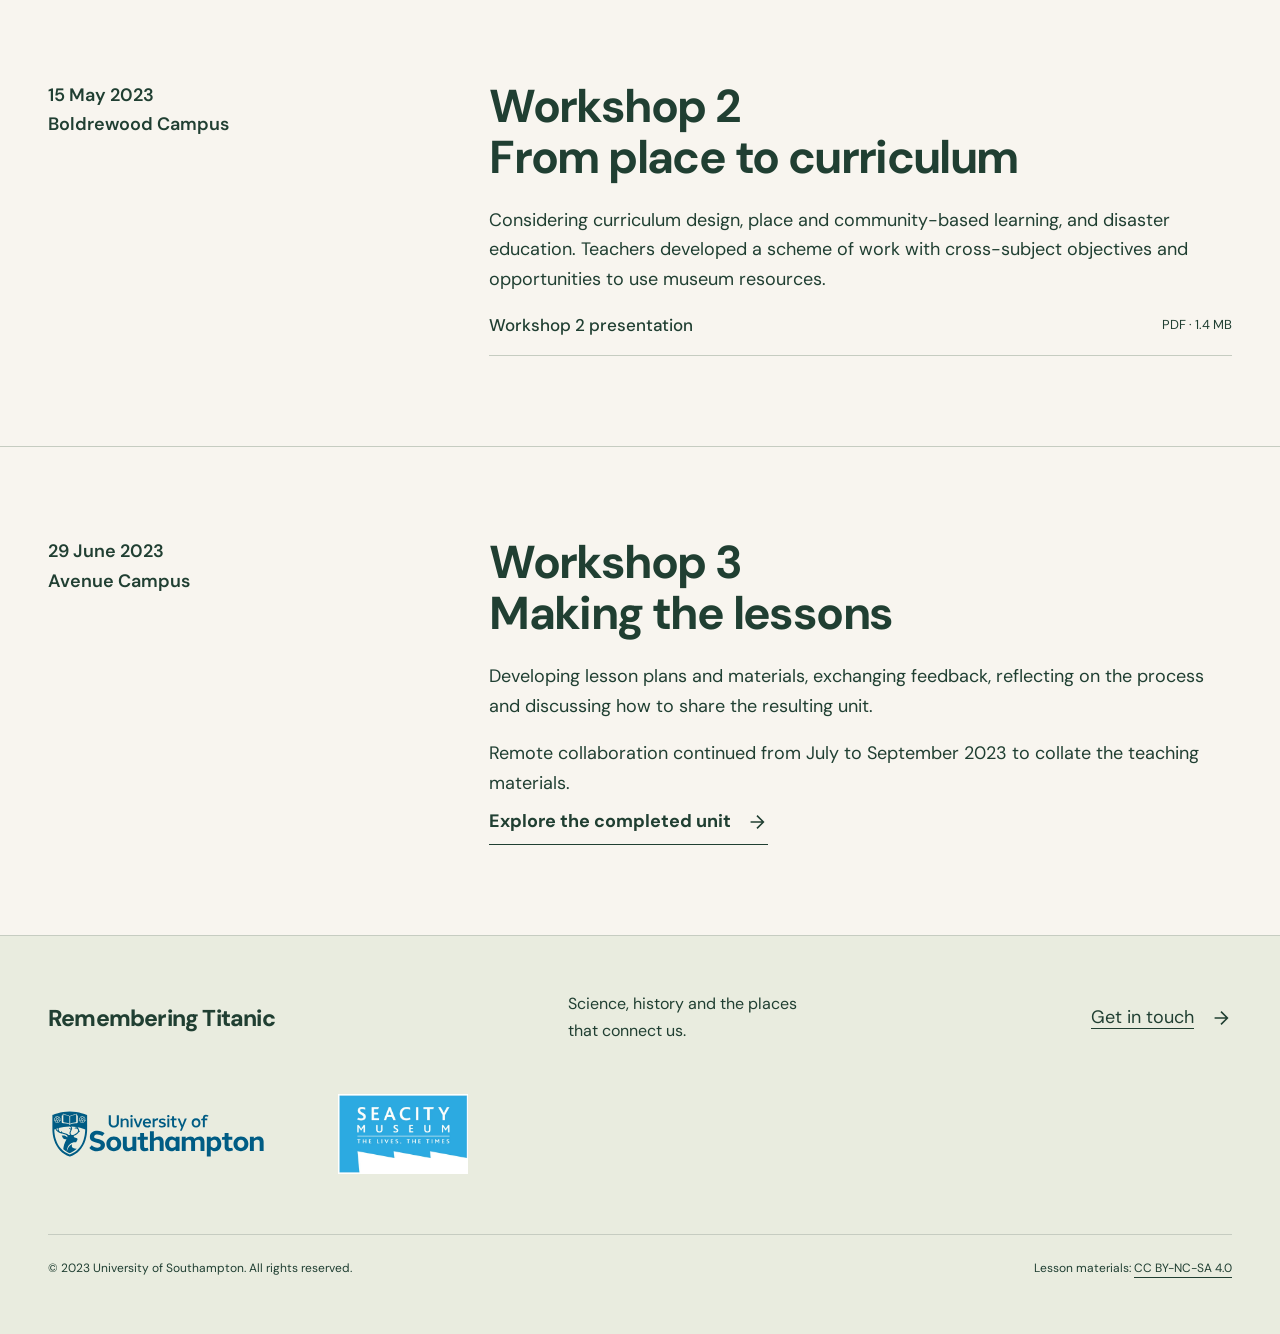
==== commit 870532cb: "Use the approved original ship badge PNG" ====
--- a/docs/cpd/index.html
+++ b/docs/cpd/index.html
@@ -1 +1 @@
-<!doctype html><html lang="en-GB"><head><meta charset="utf-8"><meta name="viewport" content="width=device-width,initial-scale=1"><title>Professional development workshops | Remembering Titanic</title><meta name="description" content="Three collaborative workshops connecting science and history teachers, university researchers and SeaCity Museum."><meta name="theme-color" content="#203f32"><link rel="stylesheet" href="../assets/fonts.css"><link rel="stylesheet" href="../assets/style.css"><link rel="icon" href="../assets/favicon.svg" type="image/svg+xml"><script src="../assets/site.js" defer></script></head><body><a class="skip" href="#main">Skip to content</a><header class="header"><a class="brand" href="../"><img class="brand-logo" src="../assets/remembering-titanic-mark.svg" alt="" width="58" height="58"><span>Remembering<br>Titanic</span></a><nav aria-label="Main navigation"><a href="../resources/">Teaching resources</a><a href="../research/">Research</a><a href="../cpd/" aria-current="page">Workshops</a><a href="../team/">People</a></nav></header><main id="main"><section class="page-heading"><h1>Ideas take shape<br><span class="underline">together</span></h1><p>Three workshops in 2023 brought teachers, researchers and museum educators together to develop the Titanic unit.</p></section><section class="section workshop"><div class="date">22 February 2023<br>SeaCity Museum</div><div><h2>Workshop 1<br>Finding connections</h2><p>Exploring why and how to integrate science and history, connecting formal and informal learning, touring Southampton’s Titanic Story and developing initial lesson ideas.</p><a class="download" href="../downloads/workshop-1-slides.pdf">Workshop 1 presentation <span>PDF · 3.2 MB</span></a></div></section><figure class="wide-photo"><img src="../assets/museum.webp" alt="Participants exploring historical exhibits at SeaCity Museum" loading="lazy" width="1600" height="900"><figcaption>A shared encounter with Southampton’s history.</figcaption></figure><section class="section workshop"><div class="date">15 May 2023<br>Boldrewood Campus</div><div><h2>Workshop 2<br>From place to curriculum</h2><p>Considering curriculum design, place and community-based learning, and disaster education. Teachers developed a scheme of work with cross-subject objectives and opportunities to use museum resources.</p><a class="download" href="../downloads/workshop-2-slides-copy.pdf">Workshop 2 presentation <span>PDF · 1.4 MB</span></a></div></section><section class="section workshop"><div class="date">29 June 2023<br>Avenue Campus</div><div><h2>Workshop 3<br>Making the lessons</h2><p>Developing lesson plans and materials, exchanging feedback, reflecting on the process and discussing how to share the resulting unit.</p><p>Remote collaboration continued from July to September 2023 to collate the teaching materials.</p><a class="text-link" href="../resources/">Explore the completed unit <svg aria-hidden="true" width="22" height="22" viewBox="0 0 24 24" fill="none" stroke="currentColor" stroke-width="1.7"><path d="M5 12h14M12 5l7 7-7 7"/></svg></a></div></section></main><footer><div class="footer-top"><a class="brand" href="../">Remembering Titanic</a><p>Science, history and the places<br>that connect us.</p><a href="mailto:w.park@soton.ac.uk">Get in touch <svg aria-hidden="true" width="22" height="22" viewBox="0 0 24 24" fill="none" stroke="currentColor" stroke-width="1.7"><path d="M5 12h14M12 5l7 7-7 7"/></svg></a></div><div class="partners"><a href="https://www.southampton.ac.uk/"><img src="../assets/USH0149_LOGO-2021_RGB_Marine-Blue_Punched-AW.svg" alt="University of Southampton" width="220" height="65" loading="lazy"></a><a href="https://seacitymuseum.co.uk/"><img src="../assets/seacity-museum-vector-logo.webp" alt="SeaCity Museum" width="160" height="80" loading="lazy"></a></div><div class="fine"><span>© 2023 University of Southampton. All rights reserved.</span><span>Lesson materials: <a href="https://creativecommons.org/licenses/by-nc-sa/4.0/">CC BY-NC-SA 4.0</a></span></div></footer></body></html>+<!doctype html><html lang="en-GB"><head><meta charset="utf-8"><meta name="viewport" content="width=device-width,initial-scale=1"><title>Professional development workshops | Remembering Titanic</title><meta name="description" content="Three collaborative workshops connecting science and history teachers, university researchers and SeaCity Museum."><meta name="theme-color" content="#203f32"><link rel="stylesheet" href="../assets/fonts.css"><link rel="stylesheet" href="../assets/style.css"><link rel="icon" href="../assets/remembering-titanic-mark.png" type="image/png"><script src="../assets/site.js" defer></script></head><body><a class="skip" href="#main">Skip to content</a><header class="header"><a class="brand" href="../"><img class="brand-logo" src="../assets/remembering-titanic-mark.png" alt="" width="58" height="58"><span>Remembering<br>Titanic</span></a><nav aria-label="Main navigation"><a href="../resources/">Teaching resources</a><a href="../research/">Research</a><a href="../cpd/" aria-current="page">Workshops</a><a href="../team/">People</a></nav></header><main id="main"><section class="page-heading"><h1>Ideas take shape<br><span class="underline">together</span></h1><p>Three workshops in 2023 brought teachers, researchers and museum educators together to develop the Titanic unit.</p></section><section class="section workshop"><div class="date">22 February 2023<br>SeaCity Museum</div><div><h2>Workshop 1<br>Finding connections</h2><p>Exploring why and how to integrate science and history, connecting formal and informal learning, touring Southampton’s Titanic Story and developing initial lesson ideas.</p><a class="download" href="../downloads/workshop-1-slides.pdf">Workshop 1 presentation <span>PDF · 3.2 MB</span></a></div></section><figure class="wide-photo"><img src="../assets/museum.webp" alt="Participants exploring historical exhibits at SeaCity Museum" loading="lazy" width="1600" height="900"><figcaption>A shared encounter with Southampton’s history.</figcaption></figure><section class="section workshop"><div class="date">15 May 2023<br>Boldrewood Campus</div><div><h2>Workshop 2<br>From place to curriculum</h2><p>Considering curriculum design, place and community-based learning, and disaster education. Teachers developed a scheme of work with cross-subject objectives and opportunities to use museum resources.</p><a class="download" href="../downloads/workshop-2-slides-copy.pdf">Workshop 2 presentation <span>PDF · 1.4 MB</span></a></div></section><section class="section workshop"><div class="date">29 June 2023<br>Avenue Campus</div><div><h2>Workshop 3<br>Making the lessons</h2><p>Developing lesson plans and materials, exchanging feedback, reflecting on the process and discussing how to share the resulting unit.</p><p>Remote collaboration continued from July to September 2023 to collate the teaching materials.</p><a class="text-link" href="../resources/">Explore the completed unit <svg aria-hidden="true" width="22" height="22" viewBox="0 0 24 24" fill="none" stroke="currentColor" stroke-width="1.7"><path d="M5 12h14M12 5l7 7-7 7"/></svg></a></div></section></main><footer><div class="footer-top"><a class="brand" href="../">Remembering Titanic</a><p>Science, history and the places<br>that connect us.</p><a href="mailto:w.park@soton.ac.uk">Get in touch <svg aria-hidden="true" width="22" height="22" viewBox="0 0 24 24" fill="none" stroke="currentColor" stroke-width="1.7"><path d="M5 12h14M12 5l7 7-7 7"/></svg></a></div><div class="partners"><a href="https://www.southampton.ac.uk/"><img src="../assets/USH0149_LOGO-2021_RGB_Marine-Blue_Punched-AW.svg" alt="University of Southampton" width="220" height="65" loading="lazy"></a><a href="https://seacitymuseum.co.uk/"><img src="../assets/seacity-museum-vector-logo.webp" alt="SeaCity Museum" width="160" height="80" loading="lazy"></a></div><div class="fine"><span>© 2023 University of Southampton. All rights reserved.</span><span>Lesson materials: <a href="https://creativecommons.org/licenses/by-nc-sa/4.0/">CC BY-NC-SA 4.0</a></span></div></footer></body></html>
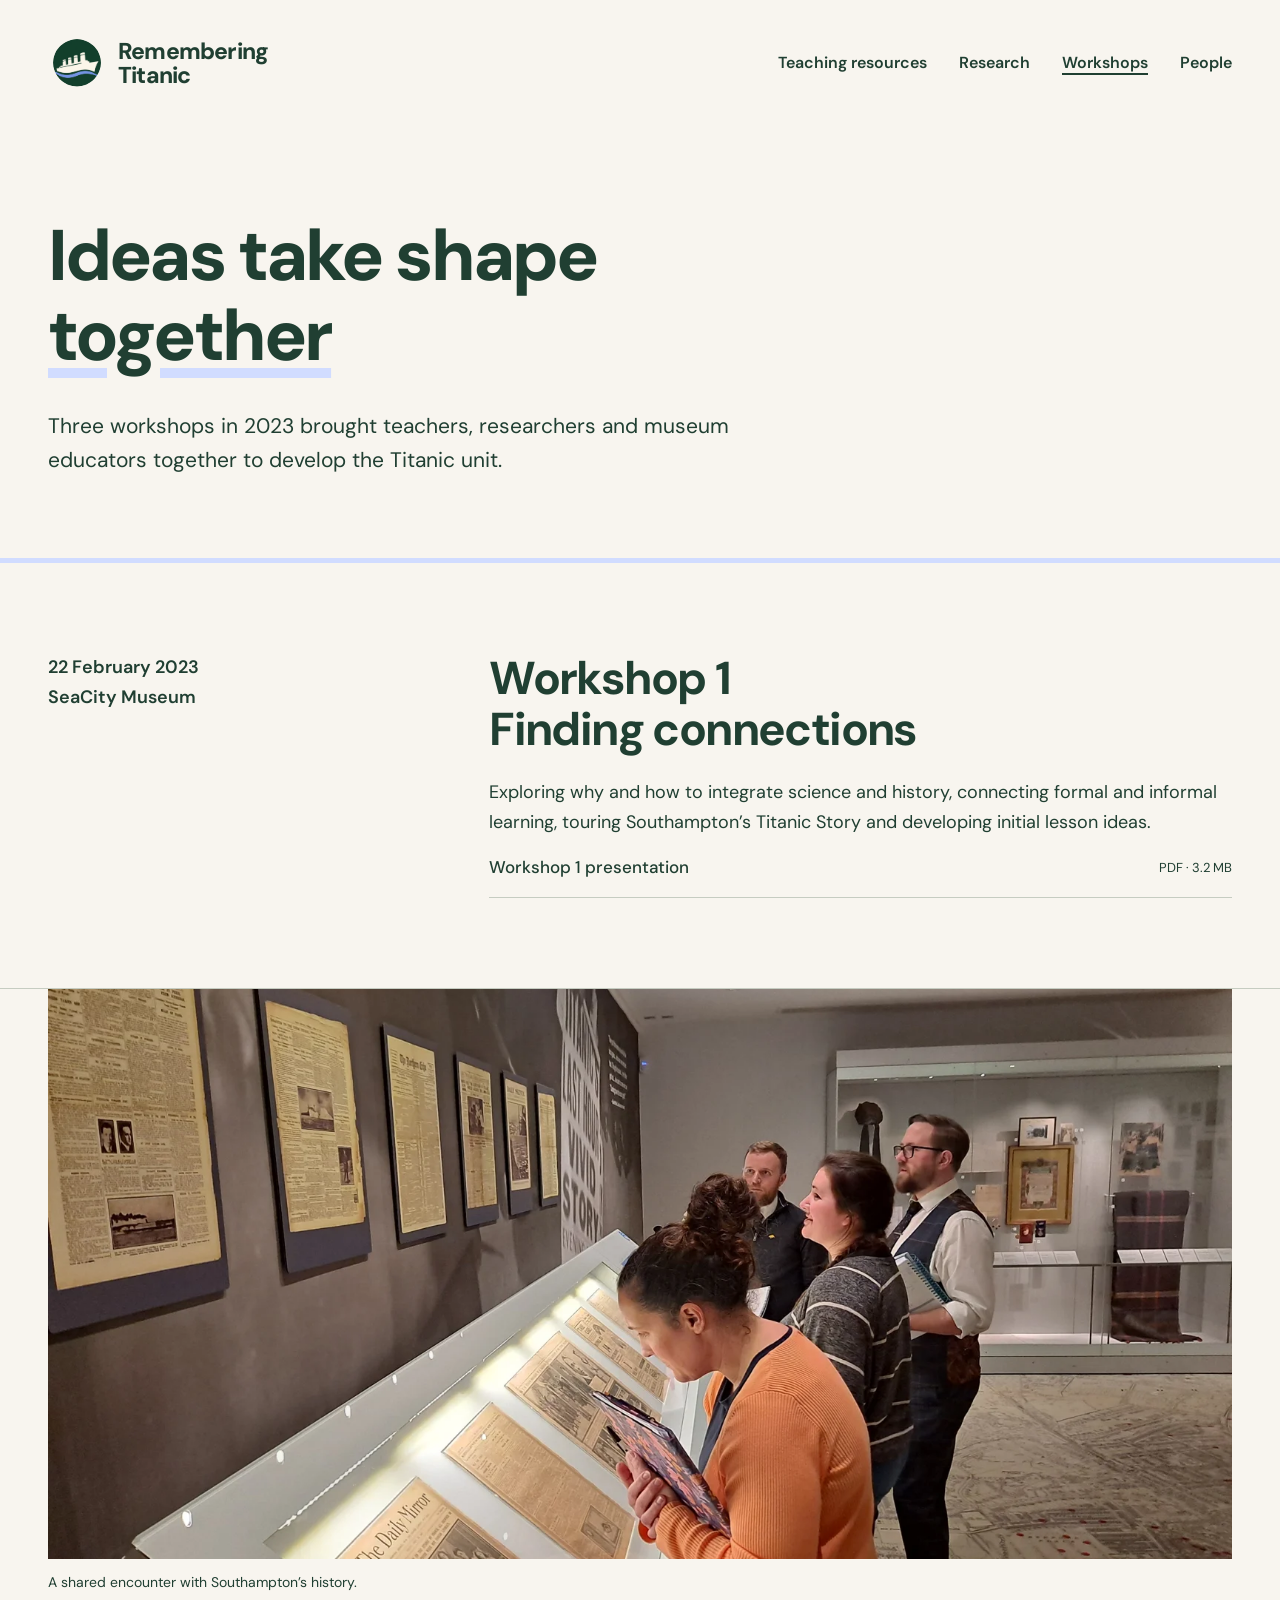
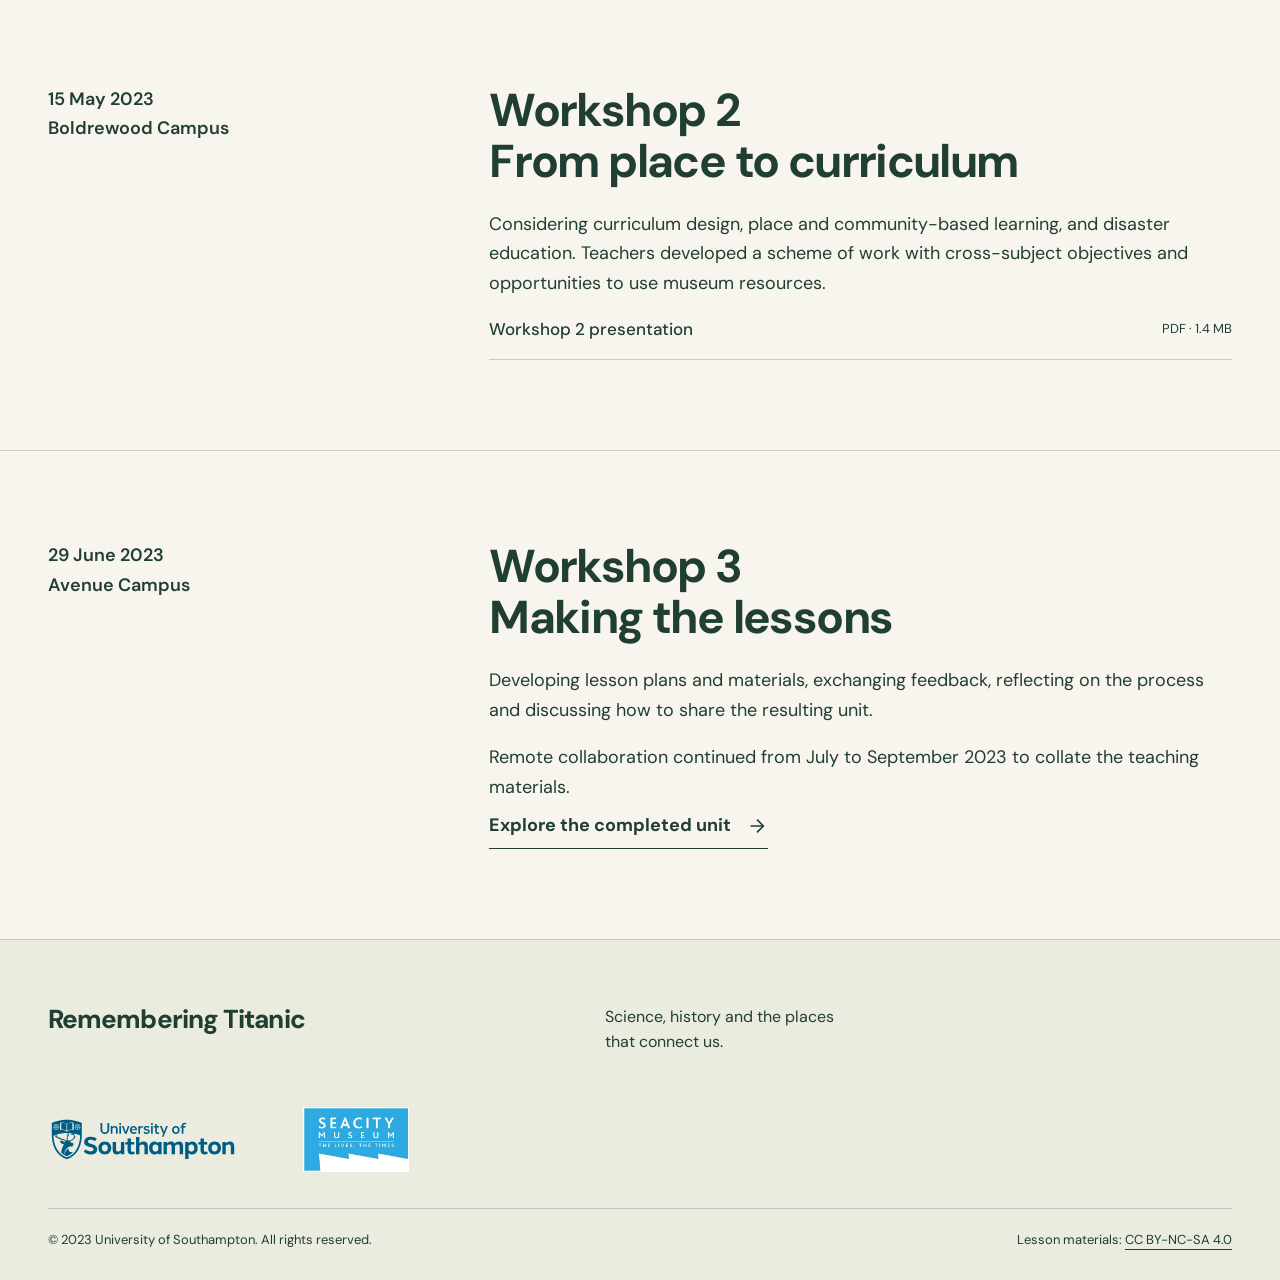
==== commit 733ae984: "Center mobile navigation and remove contact email" ====
--- a/docs/cpd/index.html
+++ b/docs/cpd/index.html
@@ -1 +1 @@
-<!doctype html><html lang="en-GB"><head><meta charset="utf-8"><meta name="viewport" content="width=device-width,initial-scale=1"><title>Professional development workshops | Remembering Titanic</title><meta name="description" content="Three collaborative workshops connecting science and history teachers, university researchers and SeaCity Museum."><meta name="theme-color" content="#203f32"><link rel="stylesheet" href="../assets/fonts.css"><link rel="stylesheet" href="../assets/style.css"><link rel="icon" href="../assets/remembering-titanic-mark.png" type="image/png"><script src="../assets/site.js" defer></script></head><body><a class="skip" href="#main">Skip to content</a><header class="header"><a class="brand" href="../"><img class="brand-logo" src="../assets/remembering-titanic-mark.png" alt="" width="58" height="58"><span>Remembering<br>Titanic</span></a><nav aria-label="Main navigation"><a href="../resources/">Teaching resources</a><a href="../research/">Research</a><a href="../cpd/" aria-current="page">Workshops</a><a href="../team/">People</a></nav></header><main id="main"><section class="page-heading"><h1>Ideas take shape<br><span class="underline">together</span></h1><p>Three workshops in 2023 brought teachers, researchers and museum educators together to develop the Titanic unit.</p></section><section class="section workshop"><div class="date">22 February 2023<br>SeaCity Museum</div><div><h2>Workshop 1<br>Finding connections</h2><p>Exploring why and how to integrate science and history, connecting formal and informal learning, touring Southampton’s Titanic Story and developing initial lesson ideas.</p><a class="download" href="../downloads/workshop-1-slides.pdf">Workshop 1 presentation <span>PDF · 3.2 MB</span></a></div></section><figure class="wide-photo"><img src="../assets/museum.webp" alt="Participants exploring historical exhibits at SeaCity Museum" loading="lazy" width="1600" height="900"><figcaption>A shared encounter with Southampton’s history.</figcaption></figure><section class="section workshop"><div class="date">15 May 2023<br>Boldrewood Campus</div><div><h2>Workshop 2<br>From place to curriculum</h2><p>Considering curriculum design, place and community-based learning, and disaster education. Teachers developed a scheme of work with cross-subject objectives and opportunities to use museum resources.</p><a class="download" href="../downloads/workshop-2-slides-copy.pdf">Workshop 2 presentation <span>PDF · 1.4 MB</span></a></div></section><section class="section workshop"><div class="date">29 June 2023<br>Avenue Campus</div><div><h2>Workshop 3<br>Making the lessons</h2><p>Developing lesson plans and materials, exchanging feedback, reflecting on the process and discussing how to share the resulting unit.</p><p>Remote collaboration continued from July to September 2023 to collate the teaching materials.</p><a class="text-link" href="../resources/">Explore the completed unit <svg aria-hidden="true" width="22" height="22" viewBox="0 0 24 24" fill="none" stroke="currentColor" stroke-width="1.7"><path d="M5 12h14M12 5l7 7-7 7"/></svg></a></div></section></main><footer><div class="footer-top"><a class="brand" href="../">Remembering Titanic</a><p>Science, history and the places<br>that connect us.</p><a href="mailto:w.park@soton.ac.uk">Get in touch <svg aria-hidden="true" width="22" height="22" viewBox="0 0 24 24" fill="none" stroke="currentColor" stroke-width="1.7"><path d="M5 12h14M12 5l7 7-7 7"/></svg></a></div><div class="partners"><a href="https://www.southampton.ac.uk/"><img src="../assets/USH0149_LOGO-2021_RGB_Marine-Blue_Punched-AW.svg" alt="University of Southampton" width="220" height="65" loading="lazy"></a><a href="https://seacitymuseum.co.uk/"><img src="../assets/seacity-museum-vector-logo.webp" alt="SeaCity Museum" width="160" height="80" loading="lazy"></a></div><div class="fine"><span>© 2023 University of Southampton. All rights reserved.</span><span>Lesson materials: <a href="https://creativecommons.org/licenses/by-nc-sa/4.0/">CC BY-NC-SA 4.0</a></span></div></footer></body></html>+<!doctype html><html lang="en-GB"><head><meta charset="utf-8"><meta name="viewport" content="width=device-width,initial-scale=1"><title>Professional development workshops | Remembering Titanic</title><meta name="description" content="Three collaborative workshops connecting science and history teachers, university researchers and SeaCity Museum."><meta name="theme-color" content="#203f32"><link rel="stylesheet" href="../assets/fonts.css"><link rel="stylesheet" href="../assets/style.css"><link rel="icon" href="../assets/remembering-titanic-mark.png" type="image/png"><script src="../assets/site.js" defer></script></head><body><a class="skip" href="#main">Skip to content</a><header class="header"><a class="brand" href="../"><img class="brand-logo" src="../assets/remembering-titanic-mark.png" alt="" width="58" height="58"><span>Remembering<br>Titanic</span></a><nav aria-label="Main navigation"><a href="../resources/">Teaching resources</a><a href="../research/">Research</a><a href="../cpd/" aria-current="page">Workshops</a><a href="../team/">People</a></nav></header><main id="main"><section class="page-heading"><h1>Ideas take shape<br><span class="underline">together</span></h1><p>Three workshops in 2023 brought teachers, researchers and museum educators together to develop the Titanic unit.</p></section><section class="section workshop"><div class="date">22 February 2023<br>SeaCity Museum</div><div><h2>Workshop 1<br>Finding connections</h2><p>Exploring why and how to integrate science and history, connecting formal and informal learning, touring Southampton’s Titanic Story and developing initial lesson ideas.</p><a class="download" href="../downloads/workshop-1-slides.pdf">Workshop 1 presentation <span>PDF · 3.2 MB</span></a></div></section><figure class="wide-photo"><img src="../assets/museum.webp" alt="Participants exploring historical exhibits at SeaCity Museum" loading="lazy" width="1600" height="900"><figcaption>A shared encounter with Southampton’s history.</figcaption></figure><section class="section workshop"><div class="date">15 May 2023<br>Boldrewood Campus</div><div><h2>Workshop 2<br>From place to curriculum</h2><p>Considering curriculum design, place and community-based learning, and disaster education. Teachers developed a scheme of work with cross-subject objectives and opportunities to use museum resources.</p><a class="download" href="../downloads/workshop-2-slides-copy.pdf">Workshop 2 presentation <span>PDF · 1.4 MB</span></a></div></section><section class="section workshop"><div class="date">29 June 2023<br>Avenue Campus</div><div><h2>Workshop 3<br>Making the lessons</h2><p>Developing lesson plans and materials, exchanging feedback, reflecting on the process and discussing how to share the resulting unit.</p><p>Remote collaboration continued from July to September 2023 to collate the teaching materials.</p><a class="text-link" href="../resources/">Explore the completed unit <svg aria-hidden="true" width="22" height="22" viewBox="0 0 24 24" fill="none" stroke="currentColor" stroke-width="1.7"><path d="M5 12h14M12 5l7 7-7 7"/></svg></a></div></section></main><footer><div class="footer-top"><a class="brand" href="../">Remembering Titanic</a><p>Science, history and the places<br>that connect us.</p></div><div class="partners"><a href="https://www.southampton.ac.uk/"><img src="../assets/USH0149_LOGO-2021_RGB_Marine-Blue_Punched-AW.svg" alt="University of Southampton" width="220" height="65" loading="lazy"></a><a href="https://seacitymuseum.co.uk/"><img src="../assets/seacity-museum-vector-logo.webp" alt="SeaCity Museum" width="160" height="80" loading="lazy"></a></div><div class="fine"><span>© 2023 University of Southampton. All rights reserved.</span><span>Lesson materials: <a href="https://creativecommons.org/licenses/by-nc-sa/4.0/">CC BY-NC-SA 4.0</a></span></div></footer></body></html>
--- a/docs/assets/style.css
+++ b/docs/assets/style.css
@@ -1,6 +1,6 @@
-﻿:root{--paper:#f8f5ef;--ink:#203f32;--muted:#516457;--blue:#d1dcff;--lime:#ebf788;--line:#c6ccc1;--space:90px}*{box-sizing:border-box}html{scroll-behavior:smooth;scrollbar-color:var(--ink) var(--paper)}body{margin:0;background:var(--paper);color:var(--ink);font-family:'DM Sans',sans-serif;font-size:18px;line-height:1.65}::selection{background:var(--lime);color:var(--ink)}a{color:inherit;text-underline-offset:5px}a:hover{text-decoration-thickness:2px}button,a,summary{-webkit-tap-highlight-color:transparent}a:focus-visible,button:focus-visible,summary:focus-visible{outline:3px solid var(--ink);outline-offset:6px}img{max-width:100%;object-fit:cover}h1,h2,h3,p,figure{margin:0}p+p{margin-top:18px}p{max-width:70ch}h1,h2,h3{line-height:1.12;letter-spacing:-.035em;text-wrap:balance}h1{font-size:clamp(46px,6.6vw,92px);font-weight:800;letter-spacing:-.04em}h2{font-size:clamp(32px,3.6vw,48px);font-weight:700}h3{font-size:28px}h2+p,h3+p{margin-top:22px}svg{flex-shrink:0;vertical-align:middle}.header{max-width:1400px;margin:auto;padding:34px 48px;display:flex;align-items:center;justify-content:space-between;gap:30px}.brand{font-size:23px;font-weight:800;line-height:1.05;text-decoration:none;display:flex;align-items:center;gap:12px;letter-spacing:-.035em}.brand-dot{color:#637e5d}.brand-mark{display:flex;align-items:center;justify-content:center;font-size:32px;border:2px solid;border-radius:50%;width:58px;height:58px;transform:rotate(-9deg)}.brand-mark span{font-size:19px;align-self:flex-end;margin-bottom:8px;margin-left:-6px}.header nav{display:flex;gap:32px;font-weight:600;font-size:16px}.header nav a{text-decoration:none;padding:10px 0}.header nav a:hover,.header nav a[aria-current]{text-decoration:underline;text-decoration-color:var(--ink);text-decoration-thickness:2px}.hero{padding:90px 28px 50px;text-align:center;max-width:1250px;margin:auto}.hero h1{line-height:1.06}.hero p{margin:38px auto 0;max-width:660px;font-size:20px}.circled{position:relative;display:inline-block;z-index:0}.circled:before{content:'';position:absolute;inset:0 -20px -6px;border:7px solid var(--blue);border-radius:50%;transform:rotate(-3deg);z-index:-1}.hero-actions{display:flex;gap:16px;align-items:center;justify-content:center;flex-wrap:wrap;margin-top:32px}.button{display:inline-flex;align-items:center;justify-content:center;gap:20px;padding:17px 26px;border-radius:100px;background:var(--ink);color:var(--paper);font-size:16px;font-weight:700;text-decoration:none;border:2px solid var(--ink);min-height:58px;transition:background .2s}.button:hover{background:#355746}.button.secondary{background:var(--blue);color:var(--ink);border-color:var(--blue)}.button.secondary:hover{background:#bdcbf4;border-color:#bdcbf4}.hero-note{font-size:14px;margin:44px auto 0;color:var(--muted)}.photo-band{border-top:12px solid var(--ink);max-width:1400px;margin:22px auto 0;display:grid;grid-template-columns:1.4fr 1fr;background:var(--blue)}.photo-band figure{position:relative;min-width:0}.photo-band img{width:100%;height:450px;display:block}.photo-band figcaption{position:absolute;bottom:0;background:var(--paper);padding:10px 20px;font-size:12px}.photo-caption{padding:50px;display:flex;flex-direction:column;justify-content:center}.photo-caption>span{font-size:clamp(32px,4vw,54px);font-weight:800;line-height:1.08;letter-spacing:-.035em}.photo-caption em{font-style:normal;background:var(--lime)}.photo-caption p{font-size:16px;margin-top:28px;max-width:33ch}.section{max-width:1280px;margin:auto;padding:var(--space) 48px}.split-intro{display:grid;grid-template-columns:1fr 1.25fr;gap:80px}.lead{font-size:25px;line-height:1.45;font-weight:500}.pathways{max-width:1280px;margin:auto;display:grid;grid-template-columns:1fr 1fr;padding:0 48px}.pathways article{padding:50px;background:var(--blue)}.pathways article+article{background:var(--lime)}.pathways h2{font-size:48px}.pathways p{margin:26px 0;max-width:36ch}.text-link{display:inline-flex;align-items:center;gap:15px;font-weight:700;text-decoration:none;border-bottom:1px solid;padding:8px 0}.together{display:grid;grid-template-columns:1.1fr 1fr;gap:70px;align-items:center}.together img{width:100%;height:400px}.together .text-link{margin-top:25px}footer{background:#e9ecdf;padding:55px max(30px,calc((100vw - 1184px)/2));}.footer-top{display:flex;align-items:center;justify-content:space-between;gap:35px}.footer-top p{font-size:16px}.footer-top>a:last-child{display:flex;gap:16px;align-items:center}.partners{display:flex;gap:55px;align-items:center;margin:50px 0}.partners img{object-fit:contain}.fine{border-top:1px solid var(--line);padding-top:24px;display:flex;justify-content:space-between;gap:24px;font-size:12px}.page-heading{padding:90px 48px 80px;max-width:1280px;margin:auto;border-bottom:1px solid var(--line)}.page-heading h1{font-size:clamp(44px,5.6vw,78px)}.page-heading p{margin-top:32px;max-width:750px;font-size:21px}.underline{text-decoration:underline;text-decoration-color:var(--blue);text-decoration-thickness:10px;text-underline-offset:8px}.resource-start{display:grid;grid-template-columns:1.5fr 1fr;gap:65px;align-items:center}.resource-start h2{font-size:34px}.resource-start .button{justify-self:end}.download{display:flex;justify-content:space-between;align-items:center;gap:25px;padding:16px 0;border-bottom:1px solid var(--line);text-decoration:none;font-weight:500;font-size:17px}.download span{font-size:13px;font-weight:400;white-space:nowrap}.download:hover{text-decoration:underline}.filter-bar{display:flex;justify-content:space-between;align-items:center;padding-bottom:28px;gap:20px}.filter-bar[hidden],[hidden]{display:none!important}.filter-bar div{display:flex;gap:8px}button{font:inherit;font-size:15px;border:1px solid var(--ink);background:transparent;color:var(--ink);border-radius:30px;padding:10px 21px;cursor:pointer}button[aria-pressed=true],button:hover{background:var(--ink);color:var(--paper)}.lessons{padding-top:0}.lesson{display:grid;grid-template-columns:100px 1fr;gap:32px;border-top:1px solid var(--line);padding:42px 0}.lesson-id{font-size:60px;line-height:1.1;letter-spacing:-.04em;font-weight:600;color:#577258}.meta{font-size:14px;color:var(--muted);margin-bottom:12px}.lesson h2{font-size:32px;max-width:34ch}.lesson p{margin-top:16px;max-width:70ch}.lesson details{margin-top:22px;max-width:780px}.lesson summary{cursor:pointer;font-size:16px;font-weight:700;padding:12px 0}.lesson summary>span{font-size:13px;font-weight:400;margin-left:16px}.downloads{padding:0 20px 15px;background:#eef0e6}.licensing{background:#e9ecdf;max-width:none;padding-left:max(48px,calc((100vw - 1184px)/2));padding-right:max(48px,calc((100vw - 1184px)/2))}.licensing p{font-size:16px}.publications{padding-top:0}.publications>h2{margin-bottom:40px}.publications article{border-top:1px solid var(--line);padding:34px 0}.publications h3{max-width:900px;font-size:29px;line-height:1.3}.publications h3 a{text-decoration:none}.publications h3 a:hover{text-decoration:underline}.publications article p{font-size:16px;margin-top:16px}.research-notes{display:grid;grid-template-columns:1fr 1fr;gap:70px;background:var(--blue)}.research-notes>div+div{align-self:center}.research-notes p{font-size:17px}.workshop{display:grid;grid-template-columns:1fr 2fr;gap:70px;border-bottom:1px solid var(--line)}.date{font-weight:600}.wide-photo{max-width:1184px;margin:auto}.wide-photo img{width:100%;max-height:570px;display:block}.wide-photo figcaption{font-size:14px;margin-top:12px}.people-grid{display:grid;grid-template-columns:1fr 1fr;gap:40px;margin-top:40px}.people-grid article{border-top:1px solid var(--line);padding-top:25px}.people-grid h3{font-size:26px}.people-grid p{margin-top:12px}.skip{position:absolute;left:20px;top:-100px;padding:14px;background:var(--lime);z-index:10}.skip:focus{top:10px}.sr-only{position:absolute;width:1px;height:1px;padding:0;margin:-1px;overflow:hidden;clip:rect(0,0,0,0);white-space:nowrap;border:0}
+﻿:root{--paper:#f8f5ef;--ink:#203f32;--muted:#516457;--blue:#d1dcff;--lime:#ebf788;--line:#c6ccc1;--space:90px}*{box-sizing:border-box}html{scroll-behavior:smooth;scrollbar-color:var(--ink) var(--paper)}body{margin:0;background:var(--paper);color:var(--ink);font-family:'DM Sans',sans-serif;font-size:18px;line-height:1.65}::selection{background:var(--lime);color:var(--ink)}a{color:inherit;text-underline-offset:5px}a:hover{text-decoration-thickness:2px}button,a,summary{-webkit-tap-highlight-color:transparent}a:focus-visible,button:focus-visible,summary:focus-visible{outline:3px solid var(--ink);outline-offset:6px}img{max-width:100%;object-fit:cover}h1,h2,h3,p,figure{margin:0}p+p{margin-top:18px}p{max-width:70ch}h1,h2,h3{line-height:1.12;letter-spacing:-.035em;text-wrap:balance}h1{font-size:clamp(46px,6.6vw,92px);font-weight:800;letter-spacing:-.04em}h2{font-size:clamp(32px,3.6vw,48px);font-weight:700}h3{font-size:28px}h2+p,h3+p{margin-top:22px}svg{flex-shrink:0;vertical-align:middle}.header{max-width:1400px;margin:auto;padding:34px 48px;display:flex;align-items:center;justify-content:space-between;gap:30px}.brand{font-size:23px;font-weight:800;line-height:1.05;text-decoration:none;display:flex;align-items:center;gap:12px;letter-spacing:-.035em}.brand-dot{color:#637e5d}.brand-mark{display:flex;align-items:center;justify-content:center;font-size:32px;border:2px solid;border-radius:50%;width:58px;height:58px;transform:rotate(-9deg)}.brand-mark span{font-size:19px;align-self:flex-end;margin-bottom:8px;margin-left:-6px}.header nav{display:flex;gap:32px;font-weight:600;font-size:16px}.header nav a{text-decoration:none;padding:10px 0}.header nav a:hover,.header nav a[aria-current]{text-decoration:underline;text-decoration-color:var(--ink);text-decoration-thickness:2px}.hero{padding:90px 28px 50px;text-align:center;max-width:1250px;margin:auto}.hero h1{line-height:1.06}.hero p{margin:38px auto 0;max-width:660px;font-size:20px}.circled{position:relative;display:inline-block;z-index:0}.circled:before{content:'';position:absolute;inset:0 -20px -6px;border:7px solid var(--blue);border-radius:50%;transform:rotate(-3deg);z-index:-1}.hero-actions{display:flex;gap:16px;align-items:center;justify-content:center;flex-wrap:wrap;margin-top:32px}.button{display:inline-flex;align-items:center;justify-content:center;gap:20px;padding:17px 26px;border-radius:100px;background:var(--ink);color:var(--paper);font-size:16px;font-weight:700;text-decoration:none;border:2px solid var(--ink);min-height:58px;transition:background .2s}.button:hover{background:#355746}.button.secondary{background:var(--blue);color:var(--ink);border-color:var(--blue)}.button.secondary:hover{background:#bdcbf4;border-color:#bdcbf4}.hero-note{font-size:14px;margin:44px auto 0;color:var(--muted)}.photo-band{border-top:12px solid var(--ink);max-width:1400px;margin:22px auto 0;display:grid;grid-template-columns:1.4fr 1fr;background:var(--blue)}.photo-band figure{position:relative;min-width:0}.photo-band img{width:100%;height:450px;display:block}.photo-band figcaption{position:absolute;bottom:0;background:var(--paper);padding:10px 20px;font-size:12px}.photo-caption{padding:50px;display:flex;flex-direction:column;justify-content:center}.photo-caption>span{font-size:clamp(32px,4vw,54px);font-weight:800;line-height:1.08;letter-spacing:-.035em}.photo-caption em{font-style:normal;background:var(--lime)}.photo-caption p{font-size:16px;margin-top:28px;max-width:33ch}.section{max-width:1280px;margin:auto;padding:var(--space) 48px}.split-intro{display:grid;grid-template-columns:1fr 1.25fr;gap:80px}.lead{font-size:25px;line-height:1.45;font-weight:500}.pathways{max-width:1280px;margin:auto;display:grid;grid-template-columns:1fr 1fr;padding:0 48px}.pathways article{padding:50px;background:var(--blue)}.pathways article+article{background:var(--lime)}.pathways h2{font-size:48px}.pathways p{margin:26px 0;max-width:36ch}.text-link{display:inline-flex;align-items:center;gap:15px;font-weight:700;text-decoration:none;border-bottom:1px solid;padding:8px 0}.together{display:grid;grid-template-columns:1.1fr 1fr;gap:70px;align-items:center}.together img{width:100%;height:400px}.together .text-link{margin-top:25px}footer{background:#e9ecdf;padding:55px max(30px,calc((100vw - 1184px)/2));}.footer-top{display:flex;align-items:center;justify-content:space-between;gap:35px}.footer-top p{font-size:16px}.footer-top>a:last-child{display:flex;gap:16px;align-items:center}.partners{display:flex;gap:55px;align-items:center;margin:50px 0}.partners img{object-fit:contain}.fine{border-top:1px solid var(--line);padding-top:24px;display:flex;justify-content:space-between;gap:24px;font-size:12px}.page-heading{padding:90px 48px 80px;max-width:1280px;margin:auto;border-bottom:5px solid var(--blue)}.page-heading h1{font-size:clamp(44px,5.6vw,78px)}.page-heading p{margin-top:32px;max-width:750px;font-size:21px}.underline{text-decoration:underline;text-decoration-color:var(--blue);text-decoration-thickness:10px;text-underline-offset:8px}.resource-start{display:grid;grid-template-columns:1.5fr 1fr;gap:65px;align-items:center}.resource-start h2{font-size:34px}.resource-start .button{justify-self:end}.download{display:flex;justify-content:space-between;align-items:center;gap:25px;padding:16px 0;border-bottom:1px solid var(--line);text-decoration:none;font-weight:500;font-size:17px}.download span{font-size:13px;font-weight:400;white-space:nowrap}.download:hover{text-decoration:underline}.filter-bar{display:flex;justify-content:space-between;align-items:center;padding-bottom:28px;gap:20px}.filter-bar[hidden],[hidden]{display:none!important}.filter-bar div{display:flex;gap:8px}button{font:inherit;font-size:15px;border:1px solid var(--ink);background:transparent;color:var(--ink);border-radius:30px;padding:10px 21px;cursor:pointer}button[aria-pressed=true],button:hover{background:var(--ink);color:var(--paper)}.lessons{padding-top:0}.lesson{display:grid;grid-template-columns:100px 1fr;gap:32px;border-top:1px solid var(--line);padding:42px 0}.lesson-id{font-size:60px;line-height:1.1;letter-spacing:-.04em;font-weight:600;color:#577258}.meta{font-size:14px;color:var(--muted);margin-bottom:12px}.lesson h2{font-size:32px;max-width:34ch}.lesson p{margin-top:16px;max-width:70ch}.lesson details{margin-top:22px;max-width:780px}.lesson summary{cursor:pointer;font-size:16px;font-weight:700;padding:12px 0}.lesson summary>span{font-size:13px;font-weight:400;margin-left:16px}.downloads{padding:0 20px 15px;background:#eef0e6}.licensing{background:#e9ecdf;max-width:none;padding-left:max(48px,calc((100vw - 1184px)/2));padding-right:max(48px,calc((100vw - 1184px)/2))}.licensing p{font-size:16px}.publications{padding-top:0}.publications>h2{margin-bottom:40px}.publications article{border-top:1px solid var(--line);padding:34px 0}.publications h3{max-width:900px;font-size:29px;line-height:1.3}.publications h3 a{text-decoration:none}.publications h3 a:hover{text-decoration:underline}.publications article p{font-size:16px;margin-top:16px}.research-notes{display:grid;grid-template-columns:1fr 1fr;gap:70px;background:var(--blue)}.research-notes>div+div{align-self:center}.research-notes p{font-size:17px}.workshop{display:grid;grid-template-columns:1fr 2fr;gap:70px;border-bottom:1px solid var(--line)}.date{font-weight:600}.wide-photo{max-width:1184px;margin:auto}.wide-photo img{width:100%;max-height:570px;display:block}.wide-photo figcaption{font-size:14px;margin-top:12px}.people-grid{display:grid;grid-template-columns:1fr 1fr;gap:40px;margin-top:40px}.people-grid article{border-top:1px solid var(--line);padding-top:25px}.people-grid h3{font-size:26px}.people-grid p{margin-top:12px}.skip{position:absolute;left:20px;top:-100px;padding:14px;background:var(--lime);z-index:10}.skip:focus{top:10px}.sr-only{position:absolute;width:1px;height:1px;padding:0;margin:-1px;overflow:hidden;clip:rect(0,0,0,0);white-space:nowrap;border:0}
 @media(max-width:900px){.header{padding:26px;align-items:flex-start}.header nav{gap:16px;flex-wrap:wrap;justify-content:flex-end;max-width:360px}.hero{padding-top:60px}.photo-caption{padding:30px}.photo-band img{height:370px}.split-intro,.together,.resource-start,.workshop{gap:35px}.pathways article{padding:30px}.pathways h2{font-size:38px}.footer-top{flex-wrap:wrap}.research-notes{gap:40px}.section,.page-heading{padding-left:28px;padding-right:28px}.pathways{padding:0 28px}}
-@media(max-width:600px){:root{--space:48px}body{font-size:17px}.header{display:block;padding:24px 22px 0}.brand{font-size:21px}.brand-mark{width:48px;height:48px;font-size:28px}.header nav{justify-content:flex-start;max-width:none;gap:12px 22px;font-size:14px;margin-top:24px;border-top:1px solid var(--line);padding-top:10px}.hero{padding:50px 22px 24px}.hero h1{font-size:clamp(39px,9.6vw,57px)}.circled:before{border-width:4px;inset:0 -9px -3px}.hero p{font-size:18px;margin-top:28px}.hero-actions{gap:12px}.hero-actions .button{width:100%}.hero-note{margin-top:28px;font-size:12px}.button{font-size:15px;min-height:54px;padding:13px 20px}.photo-band{grid-template-columns:1fr;margin-top:24px;border-top-width:8px}.photo-band img{height:270px}.photo-caption{padding:28px}.photo-caption>span{font-size:34px}.photo-caption>span br{display:block}.photo-caption p{max-width:40ch;margin-top:18px}.photo-band figcaption{font-size:10px}.section{padding:48px 22px}.split-intro,.together,.resource-start,.research-notes,.workshop{grid-template-columns:1fr;gap:28px}.lead{font-size:23px}.pathways{grid-template-columns:1fr;padding:0 22px}.pathways article{padding:32px 26px}.pathways h2{font-size:38px}.together img{height:260px}.page-heading{padding:50px 22px 40px}.page-heading h1{font-size:43px}.page-heading p{font-size:18px;margin-top:26px}.resource-start .button{justify-self:stretch}.download{font-size:15px;gap:12px}.download span{font-size:11px}.filter-bar{display:block}.filter-bar>span{display:block;margin-bottom:15px}.filter-bar div{gap:6px}button{padding:9px 15px;font-size:14px}.lesson{grid-template-columns:40px 1fr;gap:16px;padding:30px 0}.lesson-id{font-size:38px}.lesson h2{font-size:26px}.lesson p{font-size:16px}.lesson .download{display:block}.lesson .download span{display:block;margin-top:5px}.lessons{padding-top:0}.publications{padding-top:0}.publications h3{font-size:25px}.wide-photo{margin:0 22px}.wide-photo img{height:270px}.people-grid{grid-template-columns:1fr;gap:28px}.fine{flex-direction:column;gap:14px}.footer-top{display:grid;gap:26px}.partners{gap:28px;flex-wrap:wrap;margin:35px 0}.partners img{max-width:170px}.underline{text-decoration-thickness:6px}.photo-caption em{display:inline-block}.research-notes{padding:40px 22px}}
+@media(max-width:600px){:root{--space:48px}body{font-size:17px}.header{display:block;padding:24px 22px 0}.header .brand{justify-content:center}.brand{font-size:21px}.brand-mark{width:48px;height:48px;font-size:28px}.header nav{justify-content:center;max-width:none;gap:12px 22px;font-size:14px;margin-top:24px}.hero{padding:50px 22px 24px}.hero h1{font-size:clamp(39px,9.6vw,57px)}.circled:before{border-width:4px;inset:0 -9px -3px}.hero p{font-size:18px;margin-top:28px}.hero-actions{gap:12px}.hero-actions .button{width:100%}.hero-note{margin-top:28px;font-size:12px}.button{font-size:15px;min-height:54px;padding:13px 20px}.photo-band{grid-template-columns:1fr;margin-top:24px;border-top-width:8px}.photo-band img{height:270px}.photo-caption{padding:28px}.photo-caption>span{font-size:34px}.photo-caption>span br{display:block}.photo-caption p{max-width:40ch;margin-top:18px}.photo-band figcaption{font-size:10px}.section{padding:48px 22px}.split-intro,.together,.resource-start,.research-notes,.workshop{grid-template-columns:1fr;gap:28px}.lead{font-size:23px}.pathways{grid-template-columns:1fr;padding:0 22px}.pathways article{padding:32px 26px}.pathways h2{font-size:38px}.together img{height:260px}.page-heading{padding:50px 22px 40px}.page-heading h1{font-size:43px}.page-heading p{font-size:18px;margin-top:26px}.resource-start .button{justify-self:stretch}.download{font-size:15px;gap:12px}.download span{font-size:11px}.filter-bar{display:block}.filter-bar>span{display:block;margin-bottom:15px}.filter-bar div{gap:6px}button{padding:9px 15px;font-size:14px}.lesson{grid-template-columns:40px 1fr;gap:16px;padding:30px 0}.lesson-id{font-size:38px}.lesson h2{font-size:26px}.lesson p{font-size:16px}.lesson .download{display:block}.lesson .download span{display:block;margin-top:5px}.lessons{padding-top:0}.publications{padding-top:0}.publications h3{font-size:25px}.wide-photo{margin:0 22px}.wide-photo img{height:270px}.people-grid{grid-template-columns:1fr;gap:28px}.fine{flex-direction:column;gap:14px}.footer-top{display:grid;gap:26px}.partners{gap:28px;flex-wrap:wrap;margin:35px 0}.partners img{max-width:170px}.underline{text-decoration-thickness:6px}.photo-caption em{display:inline-block}.research-notes{padding:40px 22px}}
 @media(prefers-reduced-motion:reduce){html{scroll-behavior:auto}*{transition:none!important}}
 
 /* Project mark, portrait-led people page, and research findings */
@@ -19,3 +19,34 @@
 .findings-source{font-size:14px;margin-top:35px}
 @media(max-width:760px){.people-heading{display:block}.people-heading p{margin-top:12px}.people-grid{grid-template-columns:repeat(2,minmax(0,1fr));gap:25px 18px}.people-grid article:nth-child(even){padding-top:20px}.people-grid h3{font-size:20px}.people-grid p{font-size:14px}.findings-section{margin:45px 22px;padding:30px}.findings-grid{grid-template-columns:1fr;gap:26px}.brand-logo{width:48px;height:48px}}
 
+
+/* Align the project portraits and give the footer a calmer hierarchy */
+.people-grid article:nth-child(even){padding-top:0}
+.people-grid img{object-position:center center}
+.people-grid article:nth-child(1) img{object-position:50% 50%}
+.people-grid article:nth-child(2) img{object-position:50% 50%}
+.people-grid article:nth-child(3) img{object-position:50% 50%}
+.people-grid article:nth-child(4) img{object-position:50% 50%}
+footer{background:#e9ecdf;padding:65px max(30px,calc((100vw - 1184px)/2)) 30px}
+.footer-top{display:grid;grid-template-columns:1.1fr 1.25fr auto;align-items:start;gap:38px}
+.footer-top .brand{font-size:26px;line-height:1.1}
+.footer-top p{margin:0;font-size:16px;line-height:1.55}
+.footer-top>a:last-child{display:inline-flex;align-items:center;justify-content:center;gap:14px;border:1px solid var(--ink);border-radius:100px;text-decoration:none;padding:11px 19px;font-size:15px;font-weight:700;white-space:nowrap}
+.footer-top>a:last-child:hover{background:var(--ink);color:var(--paper)}
+.partners{display:flex;align-items:center;gap:48px;margin:52px 0 36px}
+.partners a{display:flex;align-items:center}.partners img{display:block;object-fit:contain}
+.partners a:first-child img{width:190px;height:65px}
+.partners a:last-child img{width:140px;height:65px}
+.fine{border-top:1px solid #bac6b9;padding-top:22px;display:flex;justify-content:space-between;gap:20px;font-size:13px;line-height:1.45}
+@media(max-width:760px){.people-grid article:nth-child(even){padding-top:0}.footer-top{grid-template-columns:1fr;gap:18px}.footer-top>a:last-child{justify-self:start}.partners{gap:25px;margin:38px 0 30px;flex-wrap:wrap}.partners a:first-child img{width:170px;height:55px}.partners a:last-child img{width:125px;height:55px}.fine{flex-direction:column;gap:10px}footer{padding:48px 22px 25px}}
+
+.people-grid .portrait-frame{aspect-ratio:4/5;overflow:hidden;border-radius:18px;background:var(--blue)}
+.people-grid .portrait-frame img{display:block;width:100%;height:100%;aspect-ratio:auto;border-radius:0;object-fit:cover}
+.people-grid article:nth-child(2) .portrait-frame img{transform:scale(1.15);transform-origin:50% 28%}
+.people-grid article:nth-child(4) .portrait-frame img{transform:scale(1.08);transform-origin:50% 28%}
+
+/* Clip the cream margin around the original badge without changing the artwork */
+.brand-logo { clip-path: ellipse(41.35% 40.85% at 50% 49.65%); }
+
+/* Space the video list apart from the teacher guide. */
+.video-intro{margin-top:32px}
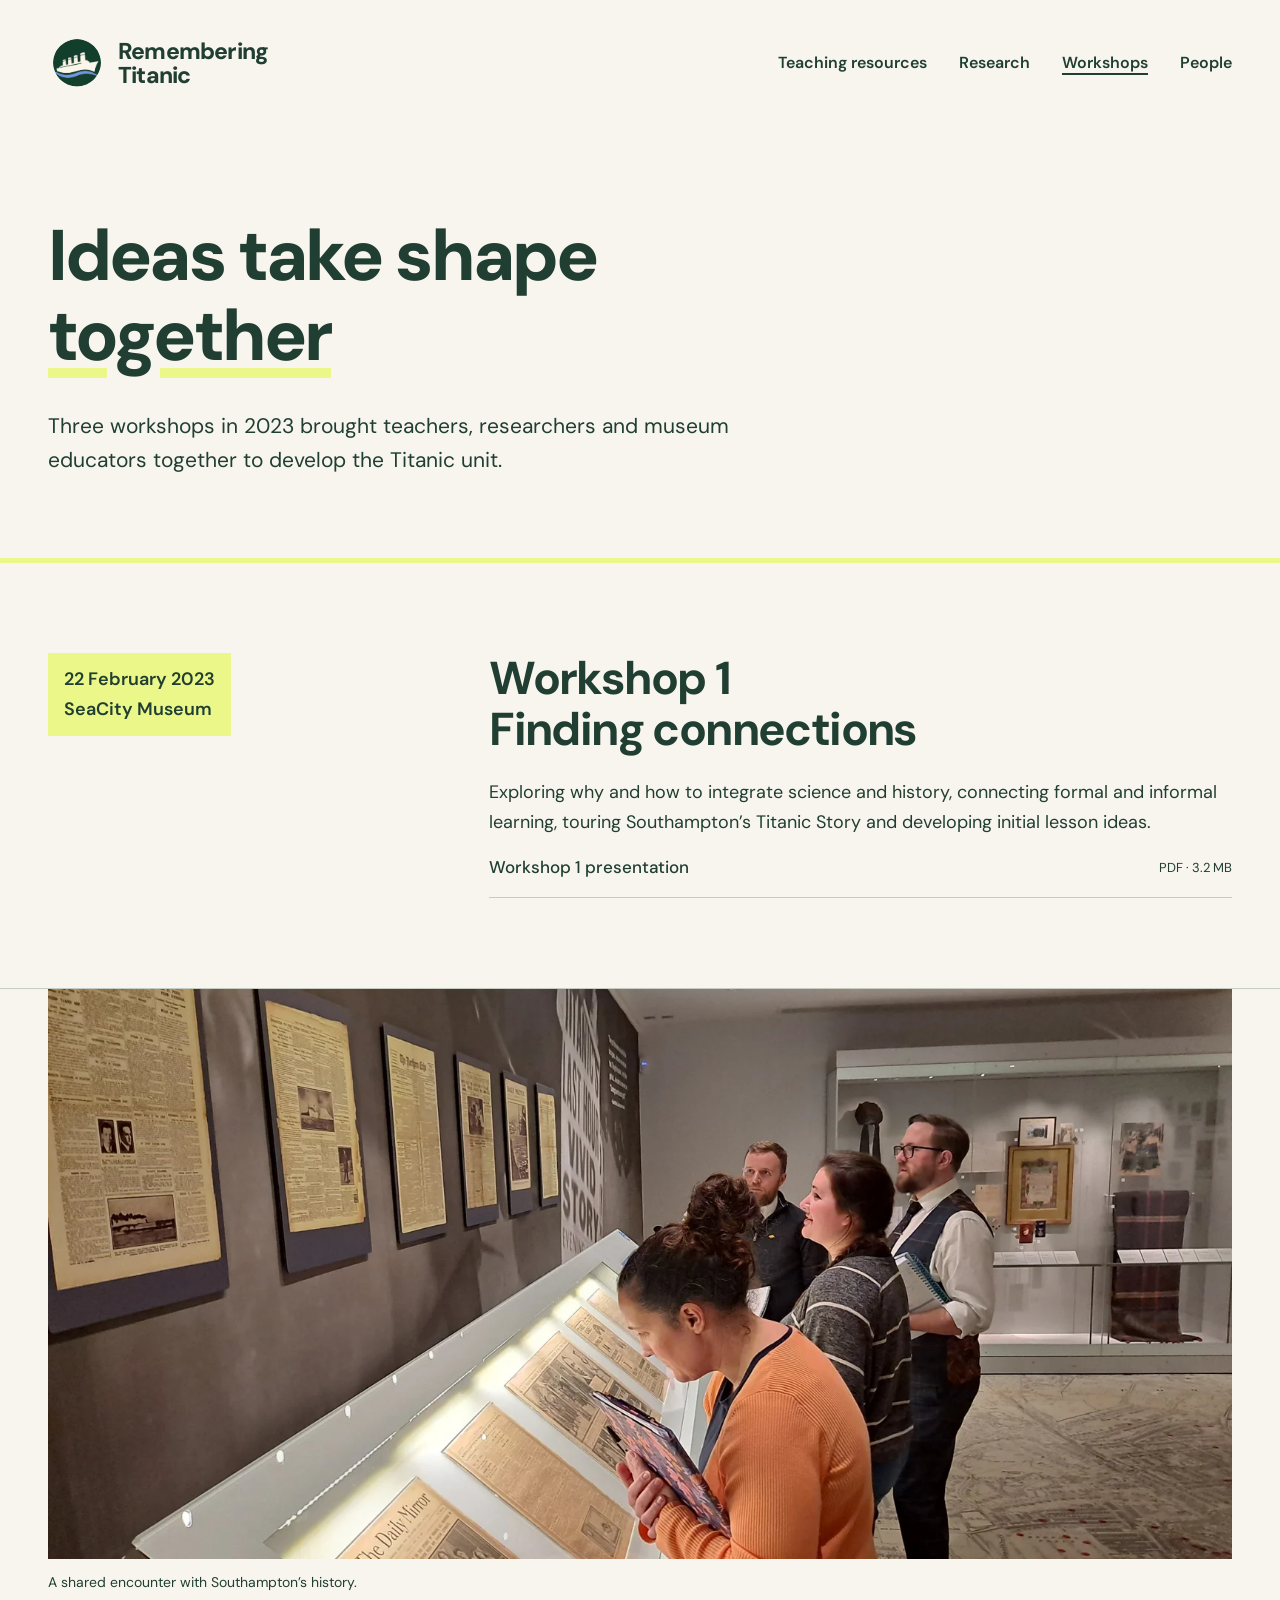
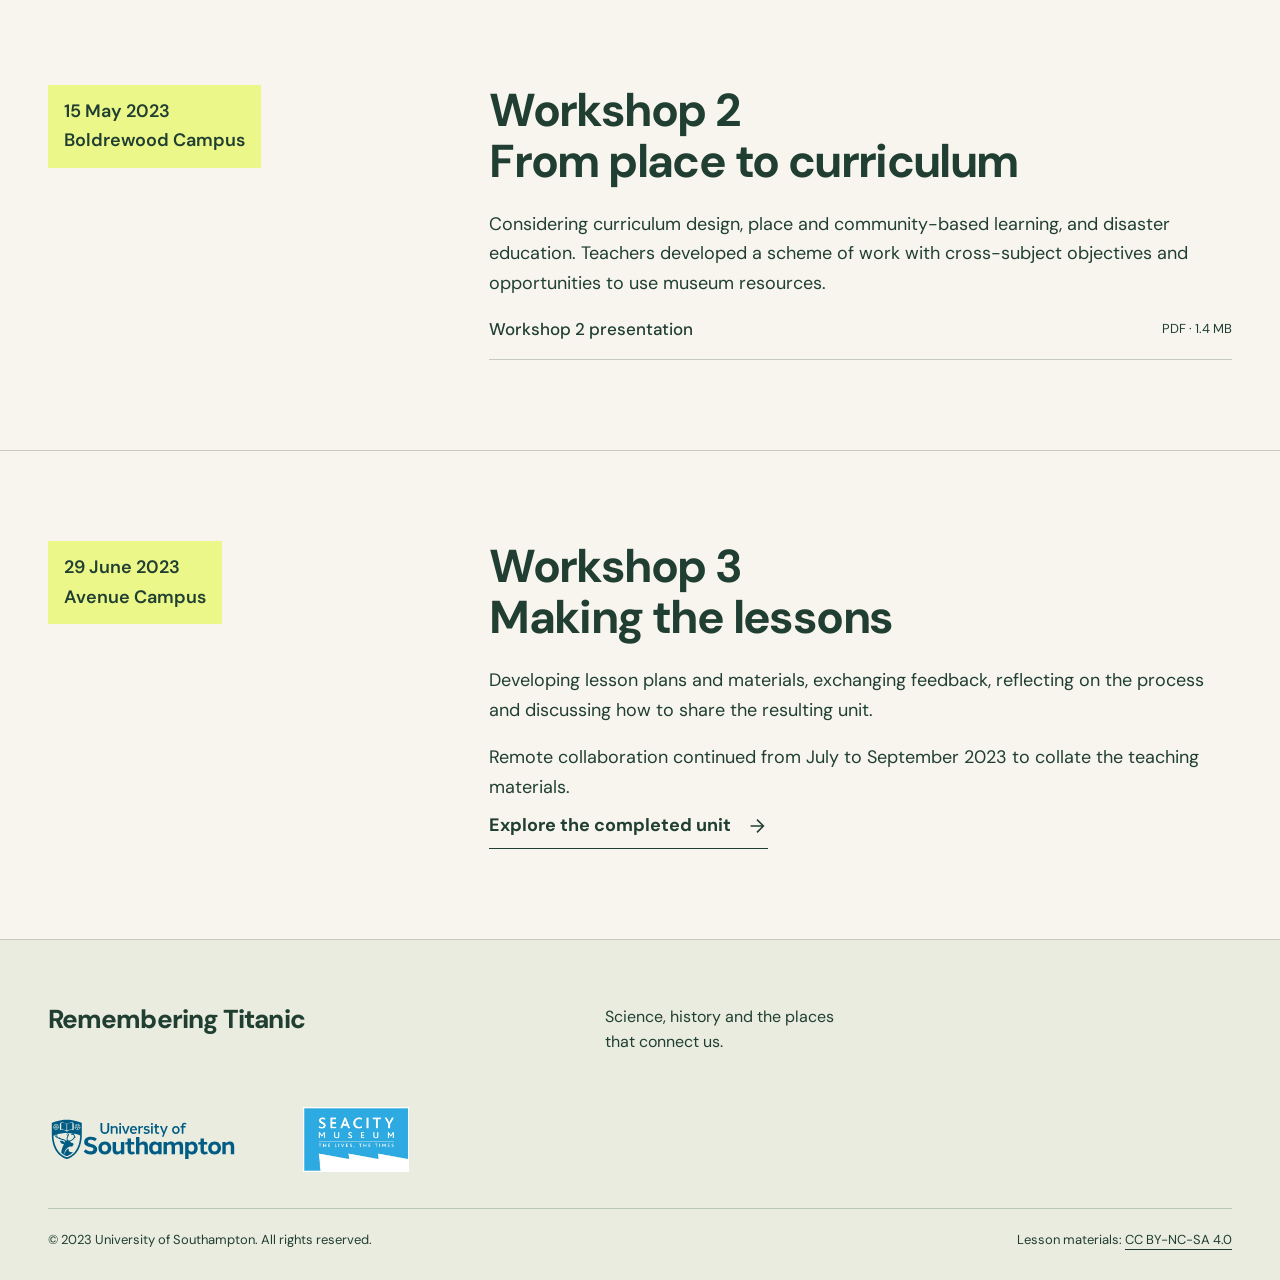
==== commit 7d68fa13: "Balance lime accents across project pages" ====
--- a/docs/cpd/index.html
+++ b/docs/cpd/index.html
@@ -1 +1 @@
-<!doctype html><html lang="en-GB"><head><meta charset="utf-8"><meta name="viewport" content="width=device-width,initial-scale=1"><title>Professional development workshops | Remembering Titanic</title><meta name="description" content="Three collaborative workshops connecting science and history teachers, university researchers and SeaCity Museum."><meta name="theme-color" content="#203f32"><link rel="stylesheet" href="../assets/fonts.css"><link rel="stylesheet" href="../assets/style.css"><link rel="icon" href="../assets/remembering-titanic-mark.png" type="image/png"><script src="../assets/site.js" defer></script></head><body><a class="skip" href="#main">Skip to content</a><header class="header"><a class="brand" href="../"><img class="brand-logo" src="../assets/remembering-titanic-mark.png" alt="" width="58" height="58"><span>Remembering<br>Titanic</span></a><nav aria-label="Main navigation"><a href="../resources/">Teaching resources</a><a href="../research/">Research</a><a href="../cpd/" aria-current="page">Workshops</a><a href="../team/">People</a></nav></header><main id="main"><section class="page-heading"><h1>Ideas take shape<br><span class="underline">together</span></h1><p>Three workshops in 2023 brought teachers, researchers and museum educators together to develop the Titanic unit.</p></section><section class="section workshop"><div class="date">22 February 2023<br>SeaCity Museum</div><div><h2>Workshop 1<br>Finding connections</h2><p>Exploring why and how to integrate science and history, connecting formal and informal learning, touring Southampton’s Titanic Story and developing initial lesson ideas.</p><a class="download" href="../downloads/workshop-1-slides.pdf">Workshop 1 presentation <span>PDF · 3.2 MB</span></a></div></section><figure class="wide-photo"><img src="../assets/museum.webp" alt="Participants exploring historical exhibits at SeaCity Museum" loading="lazy" width="1600" height="900"><figcaption>A shared encounter with Southampton’s history.</figcaption></figure><section class="section workshop"><div class="date">15 May 2023<br>Boldrewood Campus</div><div><h2>Workshop 2<br>From place to curriculum</h2><p>Considering curriculum design, place and community-based learning, and disaster education. Teachers developed a scheme of work with cross-subject objectives and opportunities to use museum resources.</p><a class="download" href="../downloads/workshop-2-slides-copy.pdf">Workshop 2 presentation <span>PDF · 1.4 MB</span></a></div></section><section class="section workshop"><div class="date">29 June 2023<br>Avenue Campus</div><div><h2>Workshop 3<br>Making the lessons</h2><p>Developing lesson plans and materials, exchanging feedback, reflecting on the process and discussing how to share the resulting unit.</p><p>Remote collaboration continued from July to September 2023 to collate the teaching materials.</p><a class="text-link" href="../resources/">Explore the completed unit <svg aria-hidden="true" width="22" height="22" viewBox="0 0 24 24" fill="none" stroke="currentColor" stroke-width="1.7"><path d="M5 12h14M12 5l7 7-7 7"/></svg></a></div></section></main><footer><div class="footer-top"><a class="brand" href="../">Remembering Titanic</a><p>Science, history and the places<br>that connect us.</p></div><div class="partners"><a href="https://www.southampton.ac.uk/"><img src="../assets/USH0149_LOGO-2021_RGB_Marine-Blue_Punched-AW.svg" alt="University of Southampton" width="220" height="65" loading="lazy"></a><a href="https://seacitymuseum.co.uk/"><img src="../assets/seacity-museum-vector-logo.webp" alt="SeaCity Museum" width="160" height="80" loading="lazy"></a></div><div class="fine"><span>© 2023 University of Southampton. All rights reserved.</span><span>Lesson materials: <a href="https://creativecommons.org/licenses/by-nc-sa/4.0/">CC BY-NC-SA 4.0</a></span></div></footer></body></html>+<!doctype html><html lang="en-GB"><head><meta charset="utf-8"><meta name="viewport" content="width=device-width,initial-scale=1"><title>Professional development workshops | Remembering Titanic</title><meta name="description" content="Three collaborative workshops connecting science and history teachers, university researchers and SeaCity Museum."><meta name="theme-color" content="#203f32"><link rel="stylesheet" href="../assets/fonts.css"><link rel="stylesheet" href="../assets/style.css"><link rel="icon" href="../assets/remembering-titanic-mark.png" type="image/png"><script src="../assets/site.js" defer></script></head><body class="page-workshops"><a class="skip" href="#main">Skip to content</a><header class="header"><a class="brand" href="../"><img class="brand-logo" src="../assets/remembering-titanic-mark.png" alt="" width="58" height="58"><span>Remembering<br>Titanic</span></a><nav aria-label="Main navigation"><a href="../resources/">Teaching resources</a><a href="../research/">Research</a><a href="../cpd/" aria-current="page">Workshops</a><a href="../team/">People</a></nav></header><main id="main"><section class="page-heading"><h1>Ideas take shape<br><span class="underline">together</span></h1><p>Three workshops in 2023 brought teachers, researchers and museum educators together to develop the Titanic unit.</p></section><section class="section workshop"><div class="date">22 February 2023<br>SeaCity Museum</div><div><h2>Workshop 1<br>Finding connections</h2><p>Exploring why and how to integrate science and history, connecting formal and informal learning, touring Southampton’s Titanic Story and developing initial lesson ideas.</p><a class="download" href="../downloads/workshop-1-slides.pdf">Workshop 1 presentation <span>PDF · 3.2 MB</span></a></div></section><figure class="wide-photo"><img src="../assets/museum.webp" alt="Participants exploring historical exhibits at SeaCity Museum" loading="lazy" width="1600" height="900"><figcaption>A shared encounter with Southampton’s history.</figcaption></figure><section class="section workshop"><div class="date">15 May 2023<br>Boldrewood Campus</div><div><h2>Workshop 2<br>From place to curriculum</h2><p>Considering curriculum design, place and community-based learning, and disaster education. Teachers developed a scheme of work with cross-subject objectives and opportunities to use museum resources.</p><a class="download" href="../downloads/workshop-2-slides-copy.pdf">Workshop 2 presentation <span>PDF · 1.4 MB</span></a></div></section><section class="section workshop"><div class="date">29 June 2023<br>Avenue Campus</div><div><h2>Workshop 3<br>Making the lessons</h2><p>Developing lesson plans and materials, exchanging feedback, reflecting on the process and discussing how to share the resulting unit.</p><p>Remote collaboration continued from July to September 2023 to collate the teaching materials.</p><a class="text-link" href="../resources/">Explore the completed unit <svg aria-hidden="true" width="22" height="22" viewBox="0 0 24 24" fill="none" stroke="currentColor" stroke-width="1.7"><path d="M5 12h14M12 5l7 7-7 7"/></svg></a></div></section></main><footer><div class="footer-top"><a class="brand" href="../">Remembering Titanic</a><p>Science, history and the places<br>that connect us.</p></div><div class="partners"><a href="https://www.southampton.ac.uk/"><img src="../assets/USH0149_LOGO-2021_RGB_Marine-Blue_Punched-AW.svg" alt="University of Southampton" width="220" height="65" loading="lazy"></a><a href="https://seacitymuseum.co.uk/"><img src="../assets/seacity-museum-vector-logo.webp" alt="SeaCity Museum" width="160" height="80" loading="lazy"></a></div><div class="fine"><span>© 2023 University of Southampton. All rights reserved.</span><span>Lesson materials: <a href="https://creativecommons.org/licenses/by-nc-sa/4.0/">CC BY-NC-SA 4.0</a></span></div></footer></body></html>
--- a/docs/assets/style.css
+++ b/docs/assets/style.css
@@ -50,3 +50,13 @@
 
 /* Space the video list apart from the teacher guide. */
 .video-intro{margin-top:32px}
+
+/* Centre the footer on smaller screens. */
+@media(max-width:760px){footer{text-align:center}.footer-top{justify-items:center}.footer-top .brand{justify-content:center}.partners{justify-content:center}.fine{align-items:center;border-top:0;padding-top:0}}
+
+/* Lime accents for the research, workshops and people pages. */
+.page-research .page-heading,.page-workshops .page-heading,.page-people .page-heading{border-bottom-color:var(--lime)}
+.page-research .underline,.page-workshops .underline{text-decoration-color:var(--lime)}
+.page-research .findings-section{background:var(--lime)}
+.page-workshops .date{background:var(--lime);padding:12px 16px;align-self:start;justify-self:start}
+.page-people .people-heading h2{background:var(--lime);padding:4px 10px;margin-left:-10px}
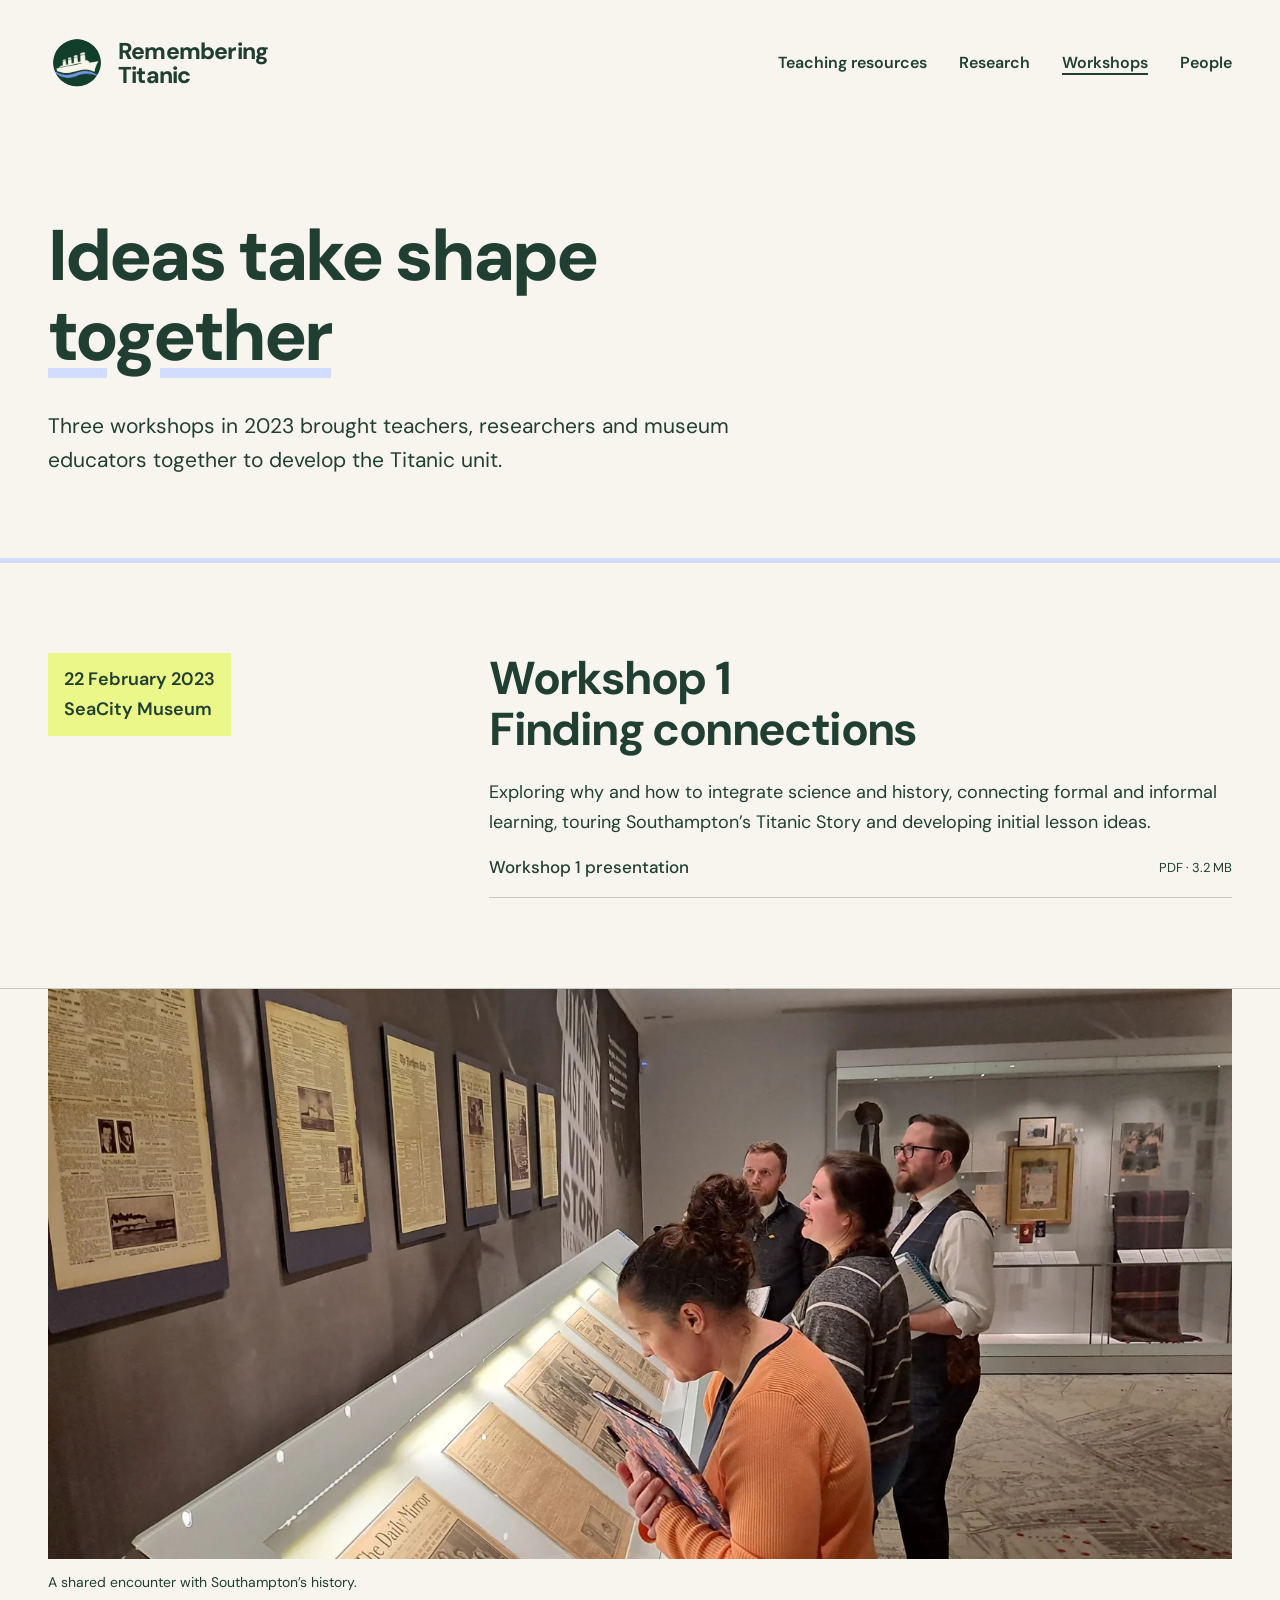
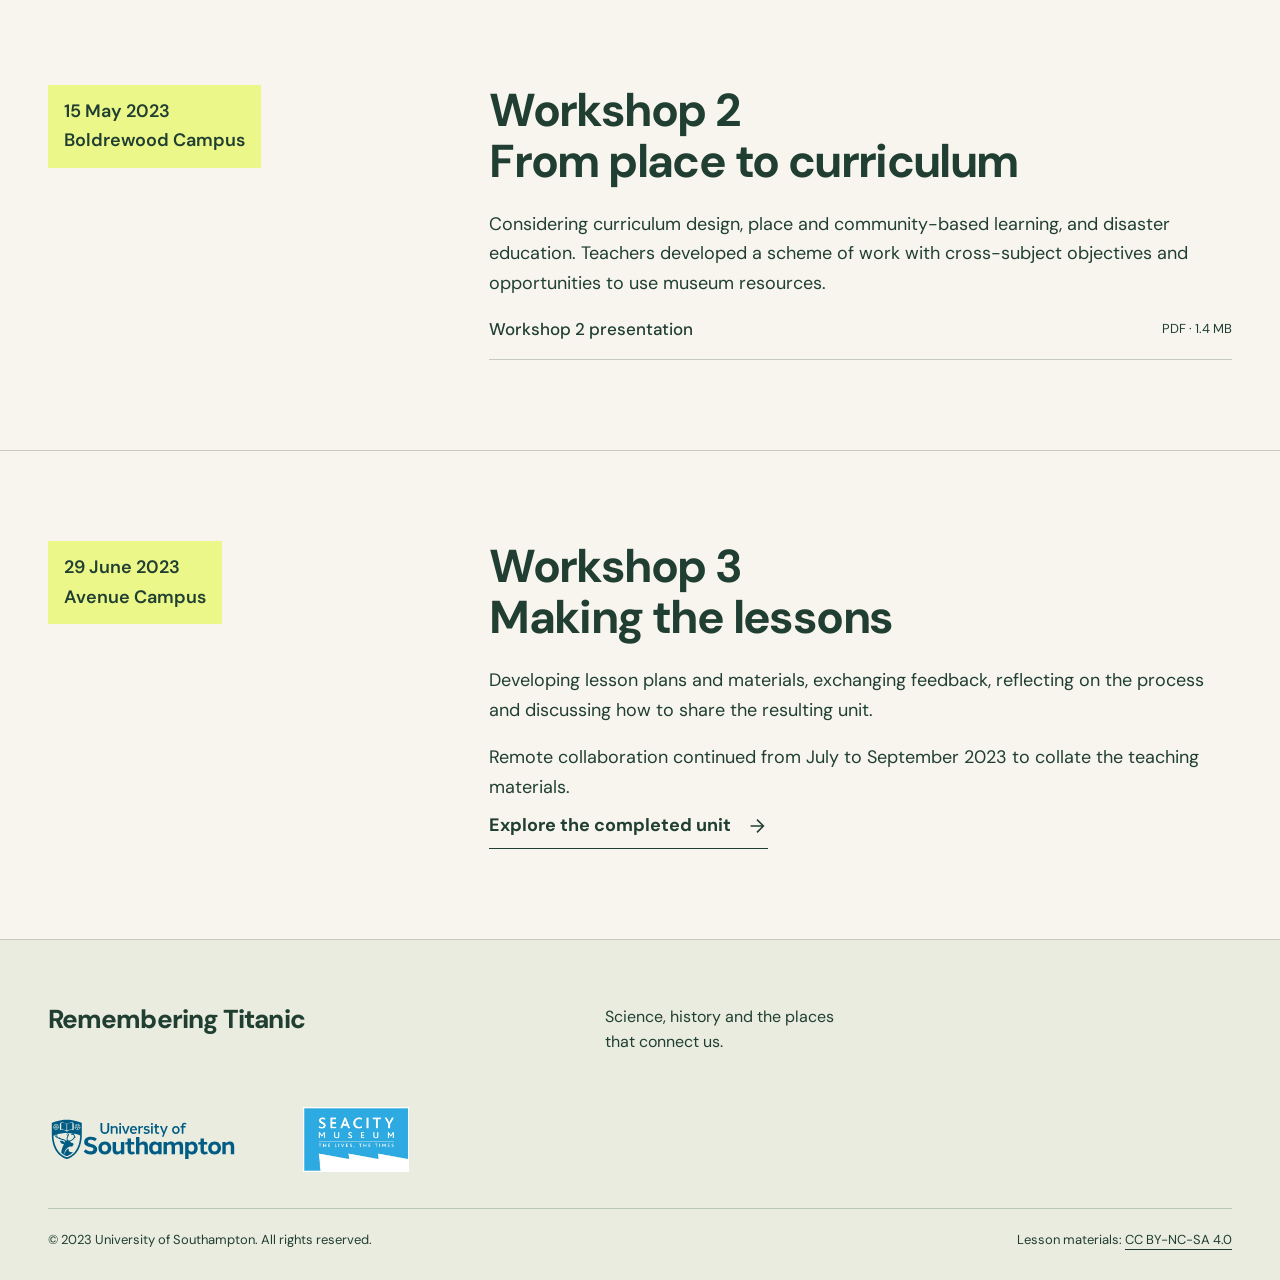
==== commit 1bac0d51: "Complete SEO metadata and consolidate the legacy homepage" ====
--- a/docs/cpd/index.html
+++ b/docs/cpd/index.html
@@ -1 +1,17 @@
-<!doctype html><html lang="en-GB"><head><meta charset="utf-8"><meta name="viewport" content="width=device-width,initial-scale=1"><title>Professional development workshops | Remembering Titanic</title><meta name="description" content="Three collaborative workshops connecting science and history teachers, university researchers and SeaCity Museum."><meta name="theme-color" content="#203f32"><link rel="stylesheet" href="../assets/fonts.css"><link rel="stylesheet" href="../assets/style.css"><link rel="icon" href="../assets/remembering-titanic-mark.png" type="image/png"><script src="../assets/site.js" defer></script></head><body class="page-workshops"><a class="skip" href="#main">Skip to content</a><header class="header"><a class="brand" href="../"><img class="brand-logo" src="../assets/remembering-titanic-mark.png" alt="" width="58" height="58"><span>Remembering<br>Titanic</span></a><nav aria-label="Main navigation"><a href="../resources/">Teaching resources</a><a href="../research/">Research</a><a href="../cpd/" aria-current="page">Workshops</a><a href="../team/">People</a></nav></header><main id="main"><section class="page-heading"><h1>Ideas take shape<br><span class="underline">together</span></h1><p>Three workshops in 2023 brought teachers, researchers and museum educators together to develop the Titanic unit.</p></section><section class="section workshop"><div class="date">22 February 2023<br>SeaCity Museum</div><div><h2>Workshop 1<br>Finding connections</h2><p>Exploring why and how to integrate science and history, connecting formal and informal learning, touring Southampton’s Titanic Story and developing initial lesson ideas.</p><a class="download" href="../downloads/workshop-1-slides.pdf">Workshop 1 presentation <span>PDF · 3.2 MB</span></a></div></section><figure class="wide-photo"><img src="../assets/museum.webp" alt="Participants exploring historical exhibits at SeaCity Museum" loading="lazy" width="1600" height="900"><figcaption>A shared encounter with Southampton’s history.</figcaption></figure><section class="section workshop"><div class="date">15 May 2023<br>Boldrewood Campus</div><div><h2>Workshop 2<br>From place to curriculum</h2><p>Considering curriculum design, place and community-based learning, and disaster education. Teachers developed a scheme of work with cross-subject objectives and opportunities to use museum resources.</p><a class="download" href="../downloads/workshop-2-slides-copy.pdf">Workshop 2 presentation <span>PDF · 1.4 MB</span></a></div></section><section class="section workshop"><div class="date">29 June 2023<br>Avenue Campus</div><div><h2>Workshop 3<br>Making the lessons</h2><p>Developing lesson plans and materials, exchanging feedback, reflecting on the process and discussing how to share the resulting unit.</p><p>Remote collaboration continued from July to September 2023 to collate the teaching materials.</p><a class="text-link" href="../resources/">Explore the completed unit <svg aria-hidden="true" width="22" height="22" viewBox="0 0 24 24" fill="none" stroke="currentColor" stroke-width="1.7"><path d="M5 12h14M12 5l7 7-7 7"/></svg></a></div></section></main><footer><div class="footer-top"><a class="brand" href="../">Remembering Titanic</a><p>Science, history and the places<br>that connect us.</p></div><div class="partners"><a href="https://www.southampton.ac.uk/"><img src="../assets/USH0149_LOGO-2021_RGB_Marine-Blue_Punched-AW.svg" alt="University of Southampton" width="220" height="65" loading="lazy"></a><a href="https://seacitymuseum.co.uk/"><img src="../assets/seacity-museum-vector-logo.webp" alt="SeaCity Museum" width="160" height="80" loading="lazy"></a></div><div class="fine"><span>© 2023 University of Southampton. All rights reserved.</span><span>Lesson materials: <a href="https://creativecommons.org/licenses/by-nc-sa/4.0/">CC BY-NC-SA 4.0</a></span></div></footer></body></html>+<!doctype html><html lang="en-GB"><head><meta charset="utf-8"><meta name="viewport" content="width=device-width,initial-scale=1"><title>Professional development workshops | Remembering Titanic</title><meta name="theme-color" content="#203f32"><link rel="stylesheet" href="../assets/fonts.css"><link rel="stylesheet" href="../assets/style.css"><link rel="icon" href="../assets/remembering-titanic-mark.png" type="image/png"><script src="../assets/site.js" defer></script>
+<meta name="description" content="Three collaborative workshops connecting science and history teachers, university researchers and SeaCity Museum.">
+<link rel="canonical" href="https://www.remembertitanic.com/cpd/">
+<meta property="og:type" content="website">
+<meta property="og:site_name" content="Remembering Titanic">
+<meta property="og:locale" content="en_GB">
+<meta property="og:title" content="Professional development workshops | Remembering Titanic">
+<meta property="og:description" content="Three collaborative workshops connecting science and history teachers, university researchers and SeaCity Museum.">
+<meta property="og:url" content="https://www.remembertitanic.com/cpd/">
+<meta property="og:image" content="https://www.remembertitanic.com/assets/museum.webp">
+<meta property="og:image:alt" content="Project participants exploring the exhibits at SeaCity Museum">
+<meta name="twitter:card" content="summary_large_image">
+<meta name="twitter:title" content="Professional development workshops | Remembering Titanic">
+<meta name="twitter:description" content="Three collaborative workshops connecting science and history teachers, university researchers and SeaCity Museum.">
+<meta name="twitter:image" content="https://www.remembertitanic.com/assets/museum.webp">
+<meta name="twitter:image:alt" content="Project participants exploring the exhibits at SeaCity Museum">
+</head><body class="page-workshops"><a class="skip" href="#main">Skip to content</a><header class="header"><a class="brand" href="../"><img class="brand-logo" src="../assets/remembering-titanic-mark.png" alt="" width="58" height="58"><span>Remembering<br>Titanic</span></a><nav aria-label="Main navigation"><a href="../resources/">Teaching resources</a><a href="../research/">Research</a><a href="../cpd/" aria-current="page">Workshops</a><a href="../team/">People</a></nav></header><main id="main"><section class="page-heading"><h1>Ideas take shape<br><span class="underline">together</span></h1><p>Three workshops in 2023 brought teachers, researchers and museum educators together to develop the Titanic unit.</p></section><section class="section workshop"><div class="date">22 February 2023<br>SeaCity Museum</div><div><h2>Workshop 1<br>Finding connections</h2><p>Exploring why and how to integrate science and history, connecting formal and informal learning, touring Southampton’s Titanic Story and developing initial lesson ideas.</p><a class="download" href="../downloads/workshop-1-slides.pdf">Workshop 1 presentation <span>PDF · 3.2 MB</span></a></div></section><figure class="wide-photo"><img src="../assets/museum.webp" alt="Participants exploring historical exhibits at SeaCity Museum" loading="lazy" width="1600" height="900"><figcaption>A shared encounter with Southampton’s history.</figcaption></figure><section class="section workshop"><div class="date">15 May 2023<br>Boldrewood Campus</div><div><h2>Workshop 2<br>From place to curriculum</h2><p>Considering curriculum design, place and community-based learning, and disaster education. Teachers developed a scheme of work with cross-subject objectives and opportunities to use museum resources.</p><a class="download" href="../downloads/workshop-2-slides-copy.pdf">Workshop 2 presentation <span>PDF · 1.4 MB</span></a></div></section><section class="section workshop"><div class="date">29 June 2023<br>Avenue Campus</div><div><h2>Workshop 3<br>Making the lessons</h2><p>Developing lesson plans and materials, exchanging feedback, reflecting on the process and discussing how to share the resulting unit.</p><p>Remote collaboration continued from July to September 2023 to collate the teaching materials.</p><a class="text-link" href="../resources/">Explore the completed unit <svg aria-hidden="true" width="22" height="22" viewBox="0 0 24 24" fill="none" stroke="currentColor" stroke-width="1.7"><path d="M5 12h14M12 5l7 7-7 7"/></svg></a></div></section></main><footer><div class="footer-top"><a class="brand" href="../">Remembering Titanic</a><p>Science, history and the places<br>that connect us.</p></div><div class="partners"><a href="https://www.southampton.ac.uk/"><img src="../assets/USH0149_LOGO-2021_RGB_Marine-Blue_Punched-AW.svg" alt="University of Southampton" width="220" height="65" loading="lazy"></a><a href="https://seacitymuseum.co.uk/"><img src="../assets/seacity-museum-vector-logo.webp" alt="SeaCity Museum" width="160" height="80" loading="lazy"></a></div><div class="fine"><span>© 2023 University of Southampton. All rights reserved.</span><span>Lesson materials: <a href="https://creativecommons.org/licenses/by-nc-sa/4.0/">CC BY-NC-SA 4.0</a></span></div></footer></body></html>
--- a/docs/assets/style.css
+++ b/docs/assets/style.css
@@ -55,8 +55,13 @@
 @media(max-width:760px){footer{text-align:center}.footer-top{justify-items:center}.footer-top .brand{justify-content:center}.partners{justify-content:center}.fine{align-items:center;border-top:0;padding-top:0}}
 
 /* Lime accents for the research, workshops and people pages. */
-.page-research .page-heading,.page-workshops .page-heading,.page-people .page-heading{border-bottom-color:var(--lime)}
-.page-research .underline,.page-workshops .underline{text-decoration-color:var(--lime)}
 .page-research .findings-section{background:var(--lime)}
 .page-workshops .date{background:var(--lime);padding:12px 16px;align-self:start;justify-self:start}
 .page-people .people-heading h2{background:var(--lime);padding:4px 10px;margin-left:-10px}
+
+/* A distinct, readable home for additional classroom materials. */
+.further-resources{max-width:1184px;background:var(--blue);padding:55px;margin:0 auto 90px}
+.further-resources h2{max-width:20ch}
+.further-resources .download{border-bottom-color:rgba(32,63,50,.35)}
+.further-resources .video-intro{font-weight:700}
+@media(max-width:760px){.further-resources{margin:0 22px 48px;padding:30px}.further-resources .download{display:block}.further-resources .download span{display:block;margin-top:4px;white-space:normal}}
